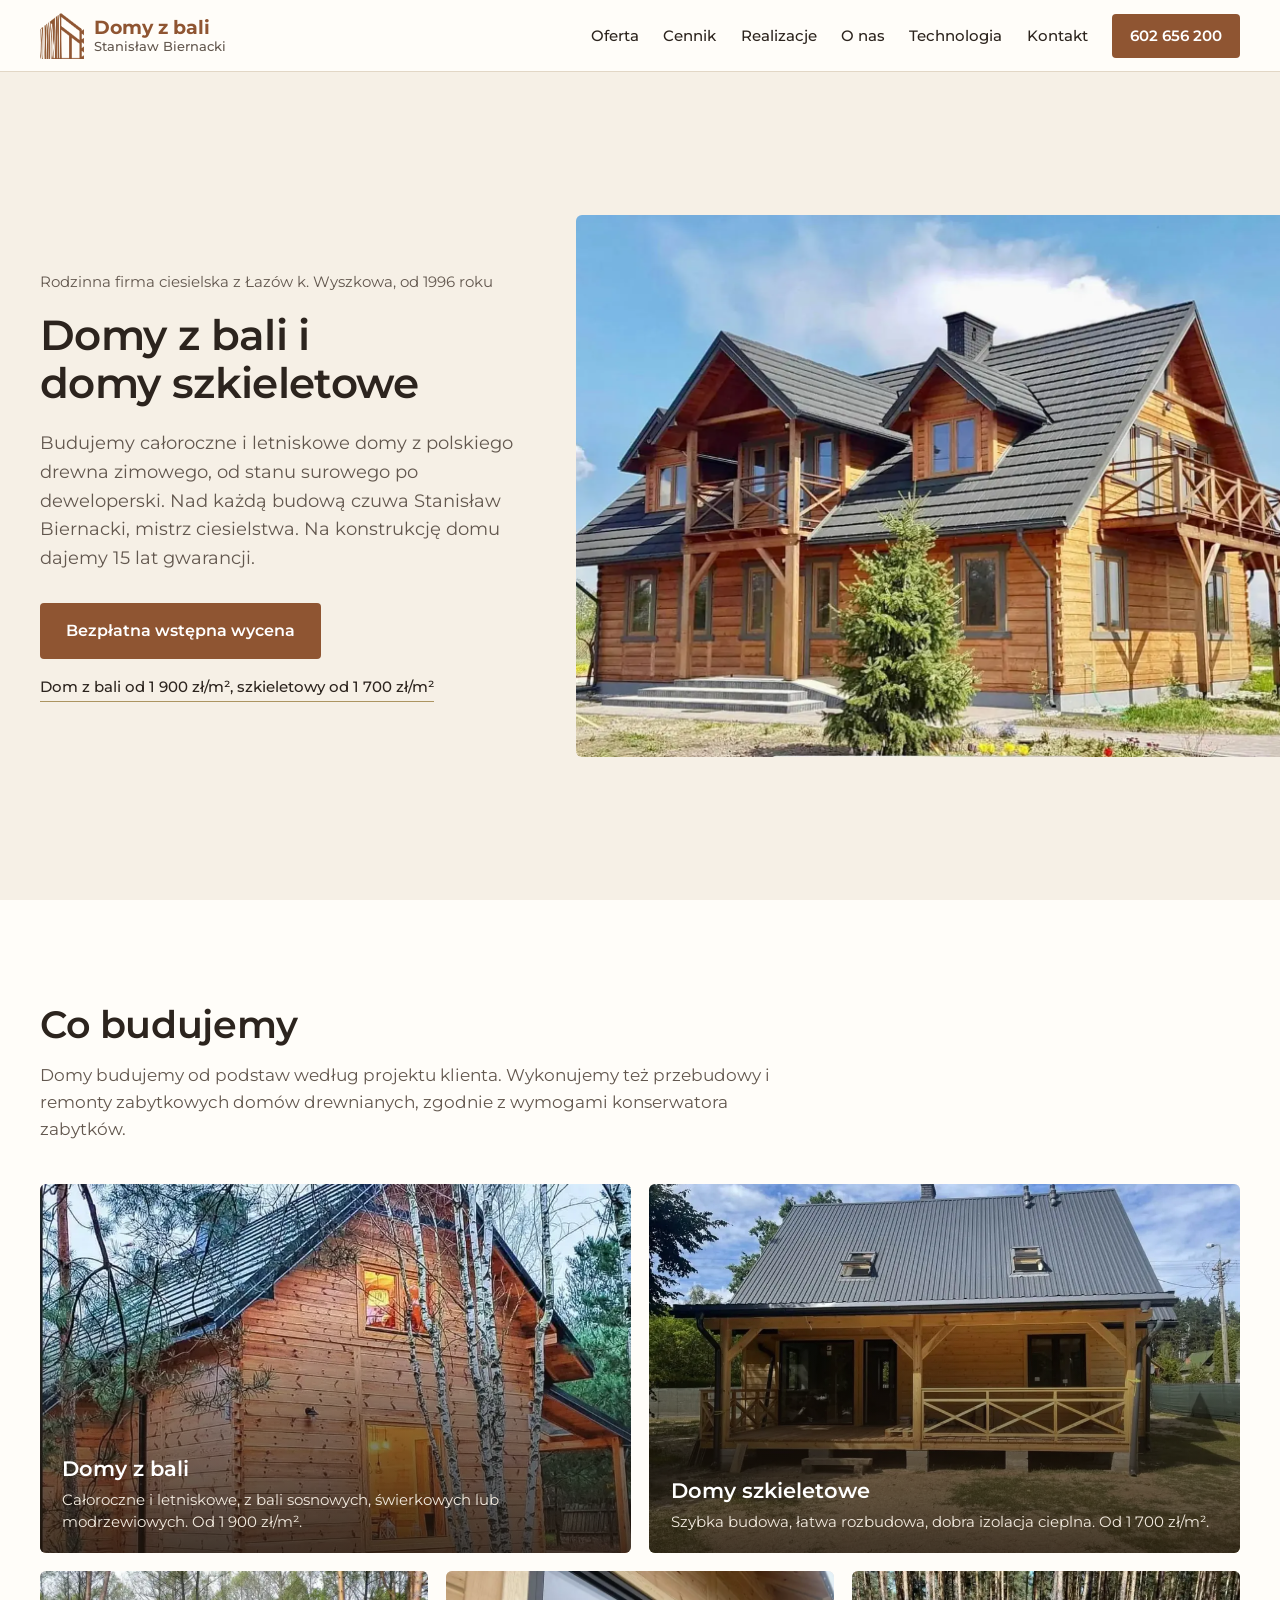
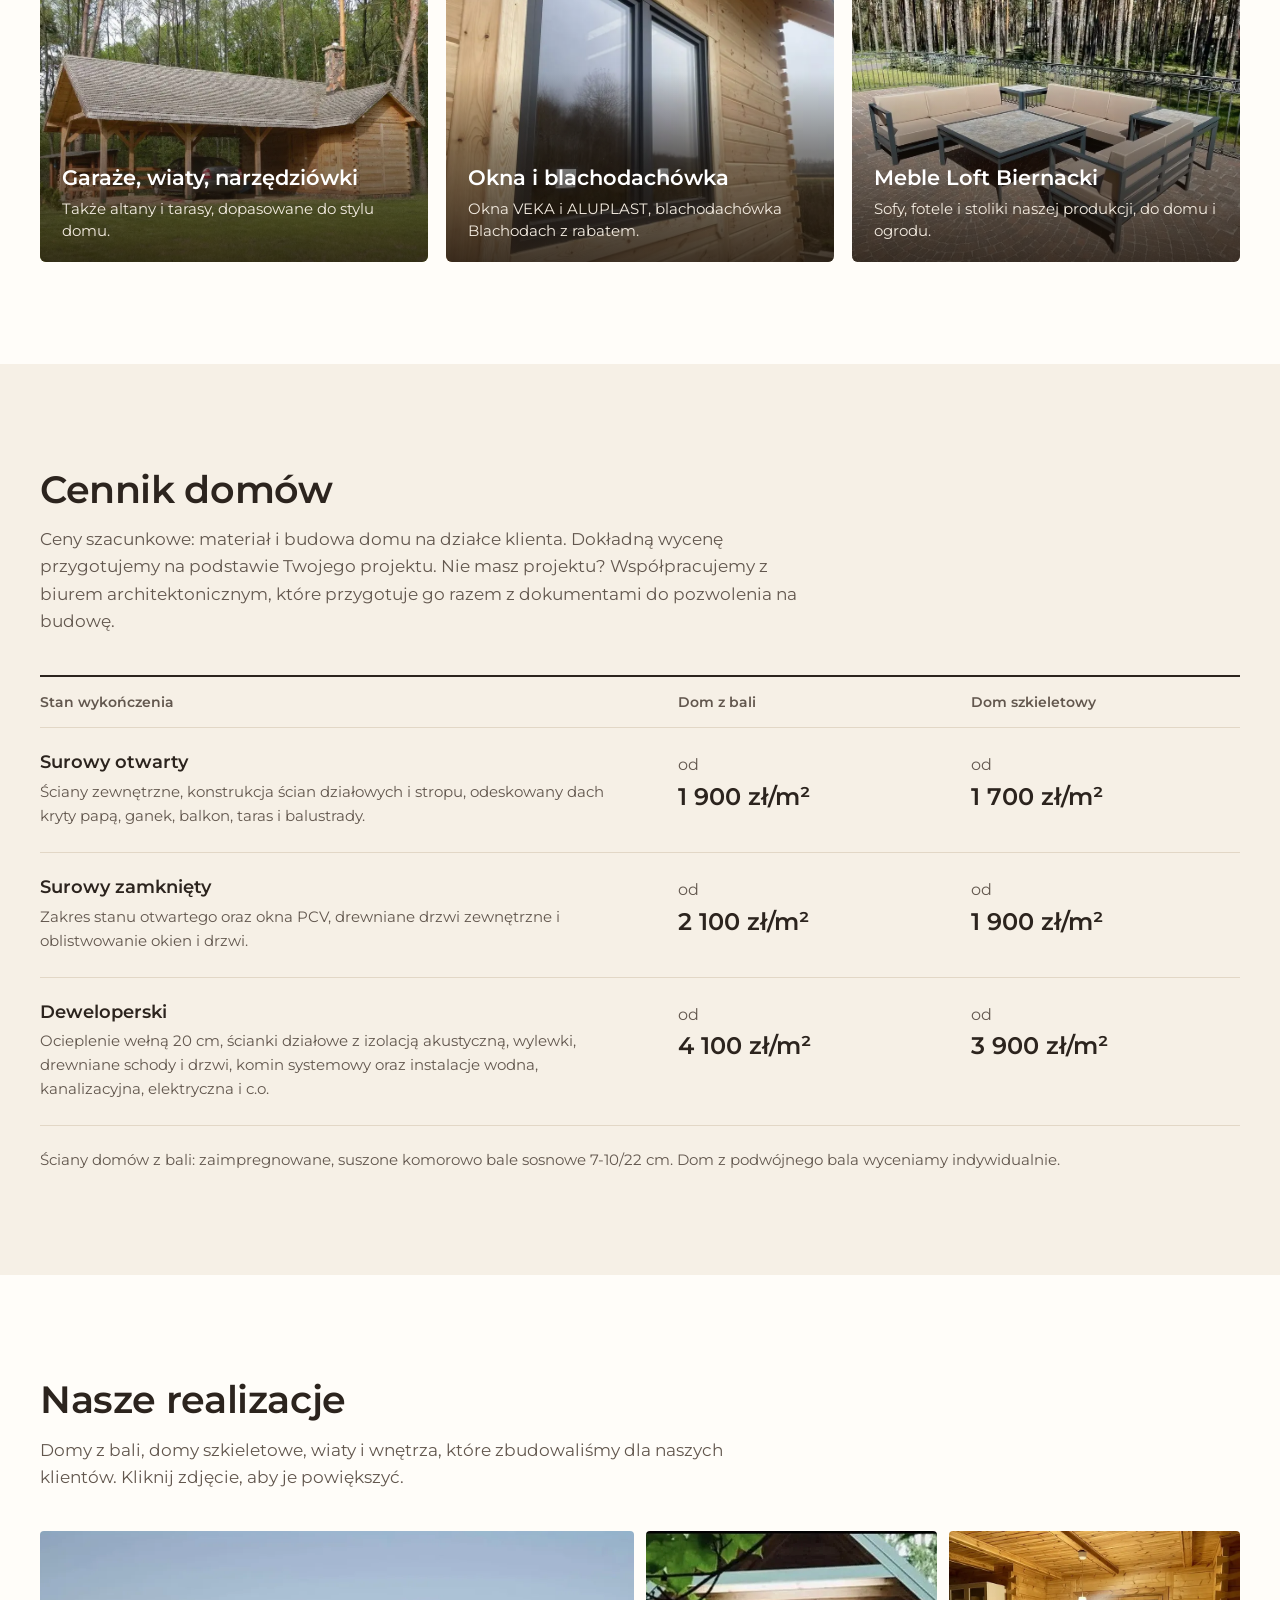
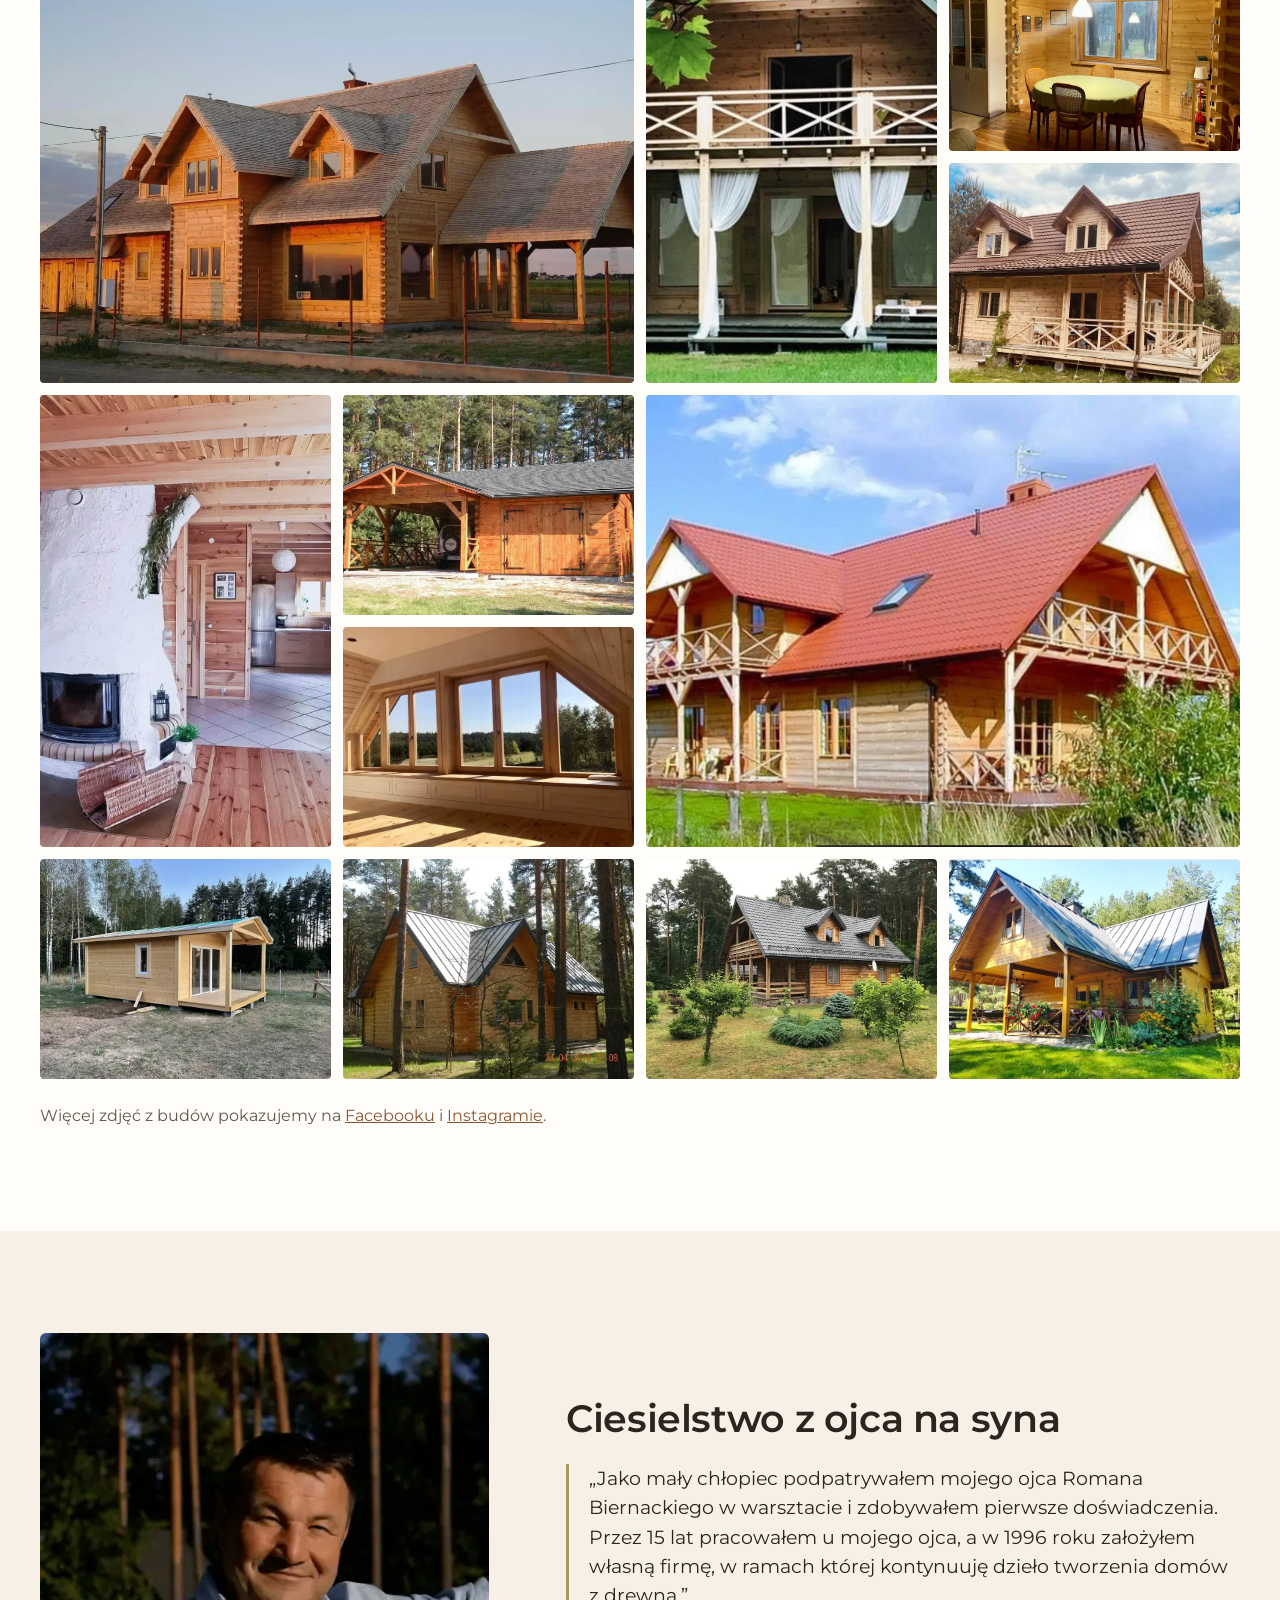
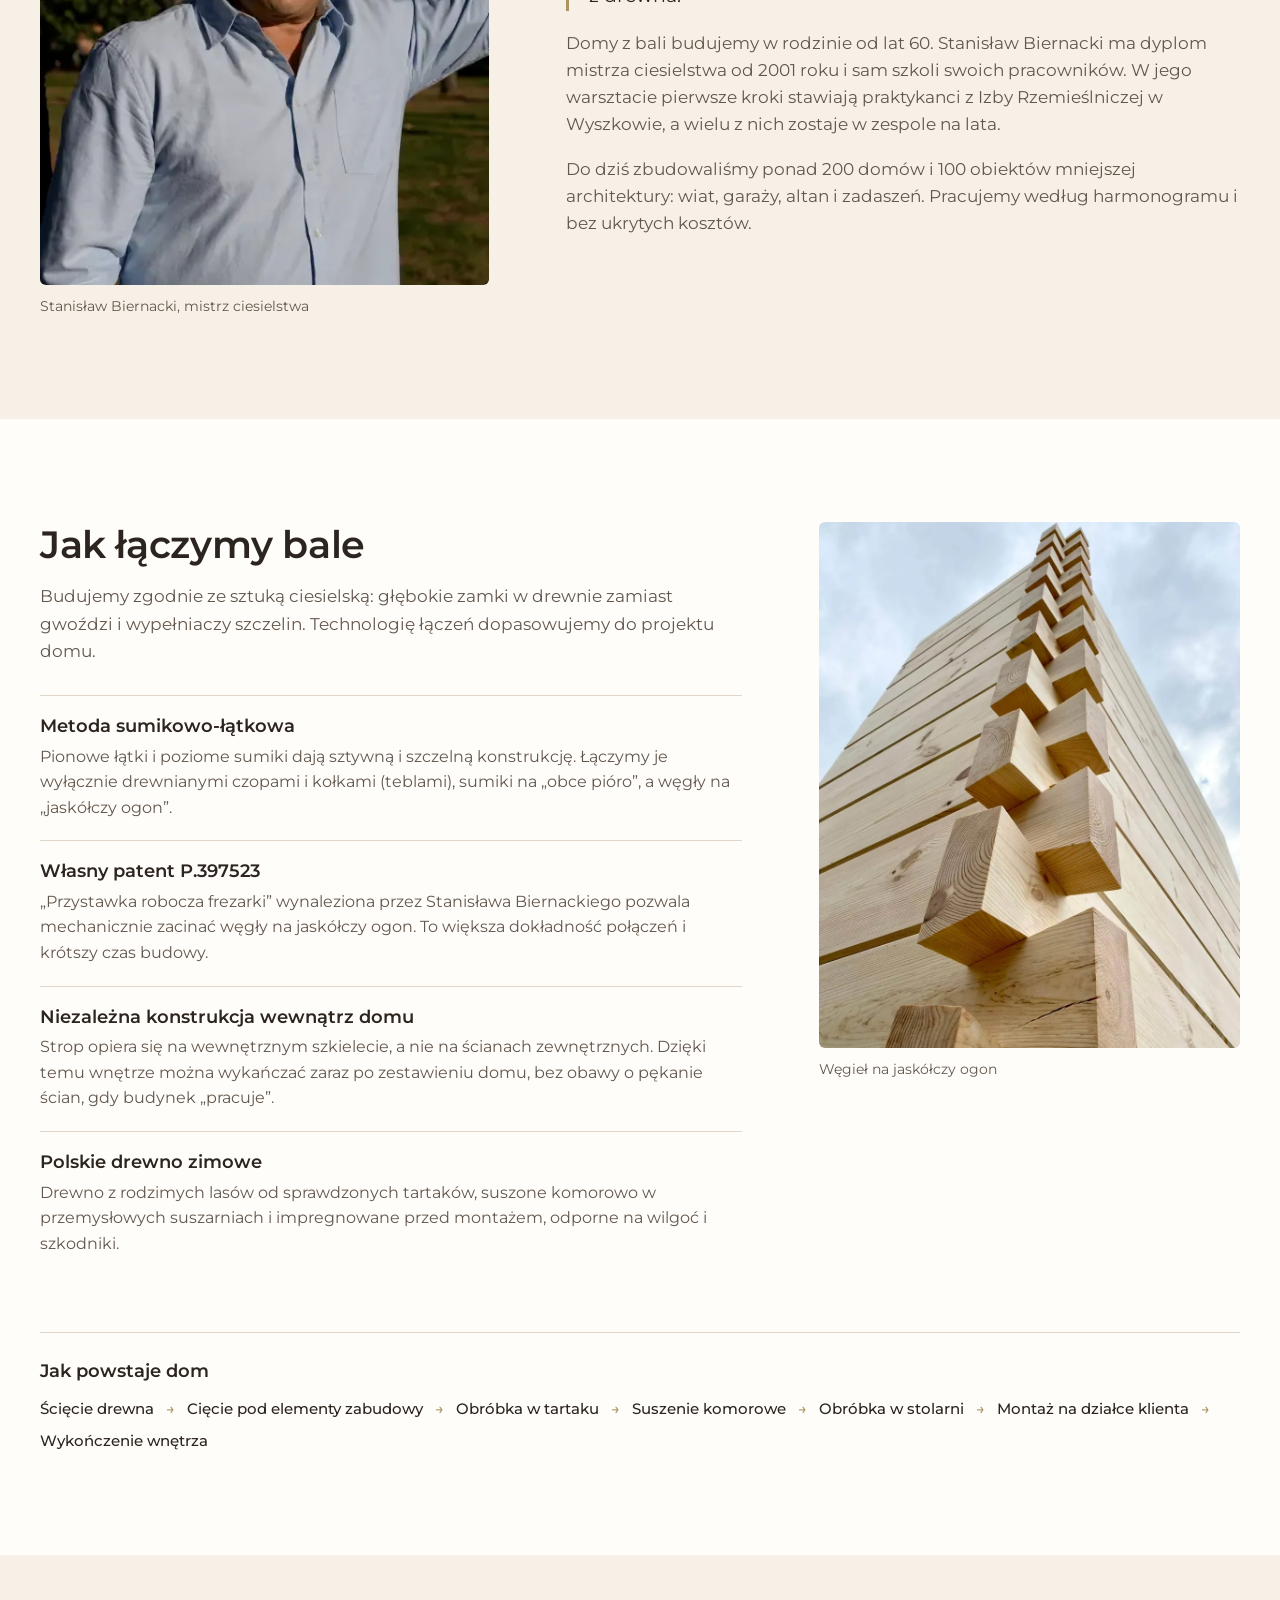
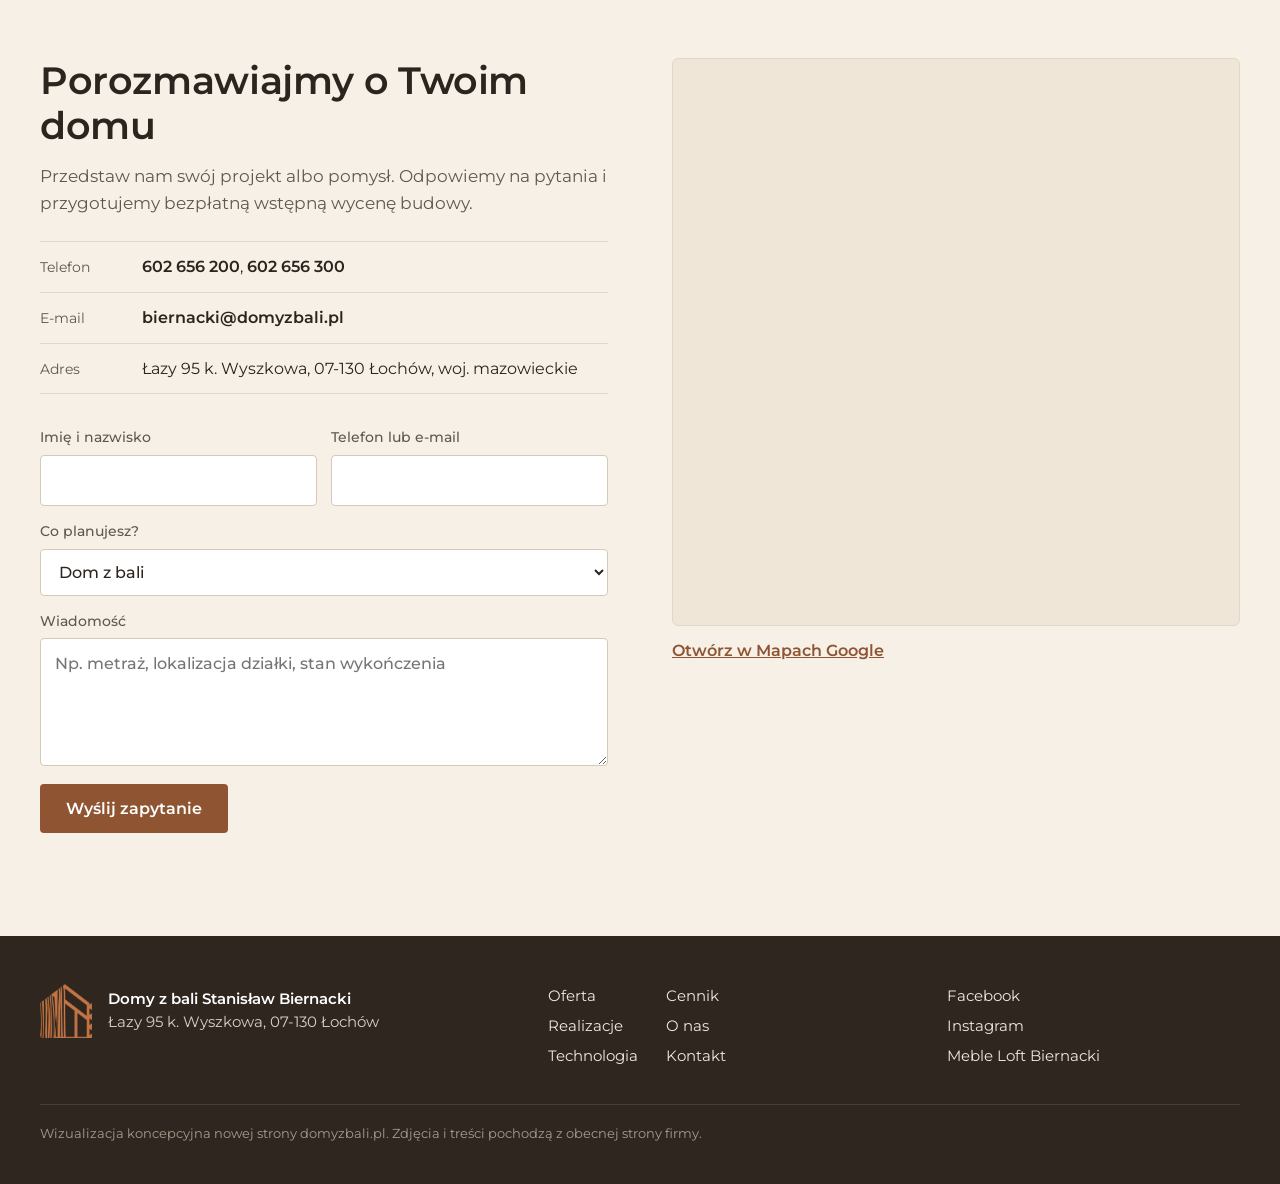
==== index.html @ ca441a31 "Wizualizacja strony glownej Domy z bali Stanislaw Biernacki" ====
<!doctype html>
<html lang="pl">
<head>
<meta charset="utf-8">
<meta name="viewport" content="width=device-width, initial-scale=1, viewport-fit=cover">
<meta name="robots" content="noindex, nofollow">
<title>Domy z bali Stanisław Biernacki - domy z bali i szkieletowe, Łazy k. Wyszkowa</title>
<meta name="description" content="Rodzinna firma ciesielska Stanisława Biernackiego. Domy z bali i domy szkieletowe, całoroczne i letniskowe, garaże, wiaty, narzędziówki. Łazy 95 k. Wyszkowa, tel. 602 656 200.">
<meta name="theme-color" content="#f6f0e6">
<link rel="icon" type="image/png" href="img/favicon.png">
<link rel="preconnect" href="https://fonts.googleapis.com">
<link rel="preconnect" href="https://fonts.gstatic.com" crossorigin>
<link href="https://fonts.googleapis.com/css2?family=Montserrat:wght@400;500;600;700&display=swap" rel="stylesheet">
<link rel="stylesheet" href="style.css">
<link rel="preload" as="image" href="img/hero-tel.webp" media="(max-width:760px)">
<link rel="preload" as="image" href="img/hero.webp" media="(min-width:761px)">
</head>
<body>
<!-- Wizualizacja koncepcyjna nowej strony glownej domyzbali.pl. Tresci, ceny, dane kontaktowe i zdjecia pochodza
     z obecnej strony domyzbali.pl (strona glowna, O nas, Technologia, Oferta, Galeria, Cenniki, Kontakt), stan na 27.10.2026. -->

<header class="top" id="top">
  <div class="wrap top-in">
    <a class="logo" href="#top" aria-label="Domy z bali Stanisław Biernacki - początek strony">
      <img src="img/logo-znak.png" width="135" height="140" alt="">
      <span class="logo-t"><span class="logo-n">Domy z bali</span><span class="logo-s">Stanisław Biernacki</span></span>
    </a>
    <nav class="nav" id="nav" aria-label="Menu">
      <a href="#oferta">Oferta</a>
      <a href="#cennik">Cennik</a>
      <a href="#realizacje">Realizacje</a>
      <a href="#o-nas">O nas</a>
      <a href="#technologia">Technologia</a>
      <a href="#kontakt">Kontakt</a>
      <a class="nav-tel" href="tel:+48602656200">602 656 200</a>
    </nav>
    <a class="top-tel" href="tel:+48602656200" aria-label="Zadzwoń: 602 656 200">
      <svg viewBox="0 0 24 24" aria-hidden="true"><path d="M6.6 10.8a15.1 15.1 0 0 0 6.6 6.6l2.2-2.2c.3-.3.7-.4 1-.2 1.1.4 2.3.6 3.6.6.6 0 1 .4 1 1V20c0 .6-.4 1-1 1A17 17 0 0 1 3 4c0-.6.4-1 1-1h3.5c.6 0 1 .4 1 1 0 1.3.2 2.5.6 3.6.1.3 0 .7-.2 1l-2.3 2.2z"/></svg>
    </a>
    <button class="burger" id="burger" aria-label="Otwórz menu" aria-expanded="false" aria-controls="nav"><span></span><span></span><span></span></button>
  </div>
</header>

<main>
<section class="hero" id="hero">
  <figure class="hero-foto">
    <picture>
      <source media="(max-width:760px)" srcset="img/hero-tel.webp">
      <img src="img/hero.webp" width="1600" height="1097" alt="Dom z bali z balkonami i gankiem zbudowany przez firmę Stanisława Biernackiego">
    </picture>
  </figure>
  <div class="hero-in">
    <p class="hero-info">Rodzinna firma ciesielska z Łazów k. Wyszkowa, od 1996 roku</p>
    <h1>Domy z bali i domy szkieletowe</h1>
    <p class="lead">Budujemy całoroczne i letniskowe domy z polskiego drewna zimowego, od stanu surowego po deweloperski. Nad każdą budową czuwa Stanisław Biernacki, mistrz ciesielstwa. Na konstrukcję domu dajemy 15 lat gwarancji.</p>
    <div class="hero-cta">
      <a class="btn" id="ctaMain" href="#kontakt">Bezpłatna wstępna wycena</a>
      <a class="hero-cena" href="#cennik">Dom z bali od 1&nbsp;900&nbsp;zł/m², szkieletowy od 1&nbsp;700&nbsp;zł/m²</a>
    </div>
  </div>
</section>

<section class="sek oferta" id="oferta">
  <div class="wrap">
    <div class="sek-g">
      <h2>Co budujemy</h2>
      <p>Domy budujemy od podstaw według projektu klienta. Wykonujemy też przebudowy i remonty zabytkowych domów drewnianych, zgodnie z wymogami konserwatora zabytków.</p>
    </div>
    <div class="kafle">
      <a class="kafel k-duzy" href="#cennik">
        <img src="img/oferta-bale.webp" width="900" height="806" loading="lazy" alt="Dom z bali wśród brzóz">
        <span class="k-txt"><strong>Domy z bali</strong><span>Całoroczne i letniskowe, z bali sosnowych, świerkowych lub modrzewiowych. Od 1&nbsp;900&nbsp;zł/m².</span></span>
      </a>
      <a class="kafel k-duzy" href="#cennik">
        <img src="img/oferta-szkielet.webp" width="1000" height="750" loading="lazy" alt="Dom szkieletowy z drewnianym gankiem">
        <span class="k-txt"><strong>Domy szkieletowe</strong><span>Szybka budowa, łatwa rozbudowa, dobra izolacja cieplna. Od 1&nbsp;700&nbsp;zł/m².</span></span>
      </a>
      <a class="kafel" href="#realizacje">
        <img src="img/oferta-wiaty.webp" width="900" height="675" loading="lazy" alt="Drewniana wiata garażowa">
        <span class="k-txt"><strong>Garaże, wiaty, narzędziówki</strong><span>Także altany i tarasy, dopasowane do stylu domu.</span></span>
      </a>
      <a class="kafel" href="#kontakt">
        <img src="img/oferta-okna.webp" width="800" height="600" loading="lazy" alt="Okno w ścianie z bali">
        <span class="k-txt"><strong>Okna i blachodachówka</strong><span>Okna VEKA i ALUPLAST, blachodachówka Blachodach z rabatem.</span></span>
      </a>
      <a class="kafel" href="https://mebleloft-biernacki.pl/" target="_blank" rel="noopener">
        <img src="img/oferta-meble.webp" width="900" height="675" loading="lazy" alt="Meble ogrodowe Loft Biernacki na tarasie">
        <span class="k-txt"><strong>Meble Loft Biernacki</strong><span>Sofy, fotele i stoliki naszej produkcji, do domu i ogrodu.</span></span>
      </a>
    </div>
  </div>
</section>

<section class="sek cennik" id="cennik">
  <div class="wrap">
    <div class="sek-g">
      <h2>Cennik domów</h2>
      <p>Ceny szacunkowe: materiał i budowa domu na działce klienta. Dokładną wycenę przygotujemy na podstawie Twojego projektu. Nie masz projektu? Współpracujemy z biurem architektonicznym, które przygotuje go razem z dokumentami do pozwolenia na budowę.</p>
    </div>
    <div class="tab" role="table" aria-label="Cennik domów z bali i szkieletowych">
      <div class="tab-r tab-h" role="row">
        <span role="columnheader">Stan wykończenia</span>
        <span role="columnheader">Dom z bali</span>
        <span role="columnheader">Dom szkieletowy</span>
      </div>
      <div class="tab-r" role="row">
        <div class="tab-z" role="cell">
          <h3>Surowy otwarty</h3>
          <p>Ściany zewnętrzne, konstrukcja ścian działowych i stropu, odeskowany dach kryty papą, ganek, balkon, taras i balustrady.</p>
        </div>
        <div class="tab-c" role="cell"><span class="tab-l">Dom z bali</span>od <b>1 900 zł/m²</b></div>
        <div class="tab-c" role="cell"><span class="tab-l">Dom szkieletowy</span>od <b>1 700 zł/m²</b></div>
      </div>
      <div class="tab-r" role="row">
        <div class="tab-z" role="cell">
          <h3>Surowy zamknięty</h3>
          <p>Zakres stanu otwartego oraz okna PCV, drewniane drzwi zewnętrzne i oblistwowanie okien i drzwi.</p>
        </div>
        <div class="tab-c" role="cell"><span class="tab-l">Dom z bali</span>od <b>2 100 zł/m²</b></div>
        <div class="tab-c" role="cell"><span class="tab-l">Dom szkieletowy</span>od <b>1 900 zł/m²</b></div>
      </div>
      <div class="tab-r" role="row">
        <div class="tab-z" role="cell">
          <h3>Deweloperski</h3>
          <p>Ocieplenie wełną 20 cm, ścianki działowe z izolacją akustyczną, wylewki, drewniane schody i drzwi, komin systemowy oraz instalacje wodna, kanalizacyjna, elektryczna i c.o.</p>
        </div>
        <div class="tab-c" role="cell"><span class="tab-l">Dom z bali</span>od <b>4 100 zł/m²</b></div>
        <div class="tab-c" role="cell"><span class="tab-l">Dom szkieletowy</span>od <b>3 900 zł/m²</b></div>
      </div>
    </div>
    <p class="tab-pod">Ściany domów z bali: zaimpregnowane, suszone komorowo bale sosnowe 7-10/22 cm. Dom z podwójnego bala wyceniamy indywidualnie.</p>
  </div>
</section>

<section class="sek realizacje" id="realizacje">
  <div class="wrap">
    <div class="sek-g">
      <h2>Nasze realizacje</h2>
      <p>Domy z bali, domy szkieletowe, wiaty i wnętrza, które zbudowaliśmy dla naszych klientów. Kliknij zdjęcie, aby je powiększyć.</p>
    </div>
    <div class="galeria" id="galeria">
      <a class="g-szer" href="img/r-zachod.webp"><img src="img/r-zachod.webp" width="1400" height="901" loading="lazy" alt="Duży dom z bali z wiatą w świetle zachodzącego słońca"></a>
      <a class="g-wys" href="img/r-balkon.webp"><img src="img/r-balkon.webp" width="900" height="904" loading="lazy" alt="Balkon z drewnianą balustradą nad tarasem"></a>
      <a href="img/r-jadalnia.webp"><img src="img/r-jadalnia.webp" width="800" height="600" loading="lazy" alt="Jadalnia we wnętrzu domu z bali"></a>
      <a href="img/r-ganek.webp"><img src="img/r-ganek.webp" width="900" height="579" loading="lazy" alt="Dom z bali z gankiem i tarasem"></a>
      <a class="g-wys" href="img/r-kominek.webp"><img src="img/r-kominek.webp" width="800" height="1200" loading="lazy" alt="Salon z kominkiem w drewnianym domu"></a>
      <a href="img/r-garaz.webp"><img src="img/r-garaz.webp" width="764" height="509" loading="lazy" alt="Drewniana wiata garażowa przy domu z bali"></a>
      <a class="g-szer" href="img/r-czerwony-dach.webp"><img src="img/r-czerwony-dach.webp" width="1400" height="958" loading="lazy" alt="Dom z bali z czerwonym dachem i balkonami"></a>
      <a href="img/r-poddasze.webp"><img src="img/r-poddasze.webp" width="800" height="581" loading="lazy" alt="Poddasze z dużymi oknami w domu z bali"></a>
      <a href="img/r-szkielet-letni.webp"><img src="img/r-szkielet-letni.webp" width="800" height="600" loading="lazy" alt="Letniskowy dom szkieletowy z tarasem"></a>
      <a href="img/r-sosny.webp"><img src="img/r-sosny.webp" width="900" height="668" loading="lazy" alt="Dom z bali wśród sosen"></a>
      <a href="img/r-ogrod.webp"><img src="img/r-ogrod.webp" width="900" height="675" loading="lazy" alt="Dom z bali z ogrodem"></a>
      <a href="img/r-las.webp"><img src="img/r-las.webp" width="750" height="562" loading="lazy" alt="Dom z bali z blaszanym dachem w lesie"></a>
    </div>
    <p class="wiecej">Więcej zdjęć z budów pokazujemy na <a href="https://www.facebook.com/domyzbali.biernacki" target="_blank" rel="noopener">Facebooku</a> i <a href="https://www.instagram.com/domyzbali.pl/" target="_blank" rel="noopener">Instagramie</a>.</p>
  </div>
</section>

<section class="sek onas" id="o-nas">
  <div class="wrap onas-g">
    <figure class="onas-foto">
      <img src="img/stanislaw.webp" width="489" height="700" loading="lazy" alt="Stanisław Biernacki, mistrz ciesielstwa">
      <figcaption>Stanisław Biernacki, mistrz ciesielstwa</figcaption>
    </figure>
    <div class="onas-t">
      <h2>Ciesielstwo z ojca na syna</h2>
      <p>„Jako mały chłopiec podpatrywałem mojego ojca Romana Biernackiego w warsztacie i zdobywałem pierwsze doświadczenia. Przez 15 lat pracowałem u mojego ojca, a w 1996 roku założyłem własną firmę, w ramach której kontynuuję dzieło tworzenia domów z drewna.”</p>
      <p>Domy z bali budujemy w rodzinie od lat 60. Stanisław Biernacki ma dyplom mistrza ciesielstwa od 2001 roku i sam szkoli swoich pracowników. W jego warsztacie pierwsze kroki stawiają praktykanci z Izby Rzemieślniczej w Wyszkowie, a wielu z nich zostaje w zespole na lata.</p>
      <p>Do dziś zbudowaliśmy ponad 200 domów i 100 obiektów mniejszej architektury: wiat, garaży, altan i zadaszeń. Pracujemy według harmonogramu i bez ukrytych kosztów.</p>
    </div>
  </div>
</section>

<section class="sek tech" id="technologia">
  <div class="wrap tech-g">
    <div class="tech-t">
      <h2>Jak łączymy bale</h2>
      <p class="tech-lead">Budujemy zgodnie ze sztuką ciesielską: głębokie zamki w drewnie zamiast gwoździ i wypełniaczy szczelin. Technologię łączeń dopasowujemy do projektu domu.</p>
      <div class="tech-p">
        <h3>Metoda sumikowo-łątkowa</h3>
        <p>Pionowe łątki i poziome sumiki dają sztywną i szczelną konstrukcję. Łączymy je wyłącznie drewnianymi czopami i kołkami (teblami), sumiki na „obce pióro”, a węgły na „jaskółczy ogon”.</p>
      </div>
      <div class="tech-p">
        <h3>Własny patent P.397523</h3>
        <p>„Przystawka robocza frezarki” wynaleziona przez Stanisława Biernackiego pozwala mechanicznie zacinać węgły na jaskółczy ogon. To większa dokładność połączeń i krótszy czas budowy.</p>
      </div>
      <div class="tech-p">
        <h3>Niezależna konstrukcja wewnątrz domu</h3>
        <p>Strop opiera się na wewnętrznym szkielecie, a nie na ścianach zewnętrznych. Dzięki temu wnętrze można wykańczać zaraz po zestawieniu domu, bez obawy o pękanie ścian, gdy budynek „pracuje”.</p>
      </div>
      <div class="tech-p">
        <h3>Polskie drewno zimowe</h3>
        <p>Drewno z rodzimych lasów od sprawdzonych tartaków, suszone komorowo w przemysłowych suszarniach i impregnowane przed montażem, odporne na wilgoć i szkodniki.</p>
      </div>
    </div>
    <figure class="tech-foto">
      <img src="img/jaskolczy-ogon.webp" width="900" height="1200" loading="lazy" alt="Narożnik ściany z bali łączony na jaskółczy ogon">
      <figcaption>Węgieł na jaskółczy ogon</figcaption>
    </figure>
  </div>
  <div class="wrap etapy">
    <h3>Jak powstaje dom</h3>
    <ol>
      <li>Ścięcie drewna</li>
      <li>Cięcie pod elementy zabudowy</li>
      <li>Obróbka w tartaku</li>
      <li>Suszenie komorowe</li>
      <li>Obróbka w stolarni</li>
      <li>Montaż na działce klienta</li>
      <li>Wykończenie wnętrza</li>
    </ol>
  </div>
</section>

<section class="sek kontakt" id="kontakt">
  <div class="wrap kontakt-g">
    <div class="kontakt-t">
      <h2>Porozmawiajmy o Twoim domu</h2>
      <p>Przedstaw nam swój projekt albo pomysł. Odpowiemy na pytania i przygotujemy bezpłatną wstępną wycenę budowy.</p>
      <ul class="dane">
        <li><span>Telefon</span><span class="tel2"><a href="tel:+48602656200">602 656 200</a>, <a href="tel:+48602656300">602 656 300</a></span></li>
        <li><span>E-mail</span><a href="mailto:biernacki@domyzbali.pl">biernacki@domyzbali.pl</a></li>
        <li><span>Adres</span>Łazy 95 k. Wyszkowa, 07-130 Łochów, woj. mazowieckie</li>
      </ul>
      <form class="form" id="form" novalidate>
        <div class="f-2">
          <label>Imię i nazwisko<input name="imie" autocomplete="name" required></label>
          <label>Telefon lub e-mail<input name="kontakt" autocomplete="tel" required></label>
        </div>
        <label>Co planujesz?
          <select name="temat">
            <option>Dom z bali</option>
            <option>Dom szkieletowy</option>
            <option>Garaż, wiata, narzędziówka</option>
            <option>Okna lub blachodachówka</option>
            <option>Inne</option>
          </select>
        </label>
        <label>Wiadomość<textarea name="tresc" rows="4" placeholder="Np. metraż, lokalizacja działki, stan wykończenia"></textarea></label>
        <button class="btn" type="submit">Wyślij zapytanie</button>
        <p class="f-info" id="fInfo" hidden>Dziękujemy. W tej wizualizacji formularz niczego nie wysyła, na gotowej stronie zapytanie trafi na biernacki@domyzbali.pl.</p>
      </form>
    </div>
    <div class="mapa-k">
      <div class="mapa">
        <iframe title="Mapa - Łazy 95, 07-130 Łochów" src="https://www.openstreetmap.org/export/embed.html?bbox=21.5932%2C52.5698%2C21.6212%2C52.5805&amp;layer=mapnik&amp;marker=52.57514%2C21.60723"></iframe>
      </div>
      <a class="trasa" href="https://maps.app.goo.gl/qDcX1TvT1fnKJuWHA" target="_blank" rel="noopener">Otwórz w Mapach Google</a>
    </div>
  </div>
</section>
</main>

<footer class="stopka">
  <div class="wrap stopka-g">
    <div class="st-logo">
      <img src="img/logo-znak.png" width="68" height="70" alt="">
      <p><b>Domy z bali Stanisław Biernacki</b><br>Łazy 95 k. Wyszkowa, 07-130 Łochów</p>
    </div>
    <nav class="st-nav" aria-label="Na skróty">
      <a href="#oferta">Oferta</a><a href="#cennik">Cennik</a><a href="#realizacje">Realizacje</a><a href="#o-nas">O nas</a><a href="#technologia">Technologia</a><a href="#kontakt">Kontakt</a>
    </nav>
    <div class="st-soc">
      <a href="https://www.facebook.com/domyzbali.biernacki" target="_blank" rel="noopener">Facebook</a>
      <a href="https://www.instagram.com/domyzbali.pl/" target="_blank" rel="noopener">Instagram</a>
      <a href="https://mebleloft-biernacki.pl/" target="_blank" rel="noopener">Meble Loft Biernacki</a>
    </div>
  </div>
  <p class="wrap st-dol">Wizualizacja koncepcyjna nowej strony domyzbali.pl. Zdjęcia i treści pochodzą z obecnej strony firmy.</p>
</footer>

<div class="mob" id="mob">
  <a class="mob-tel" href="tel:+48602656200">Zadzwoń</a>
  <a class="mob-cta" href="#kontakt">Wycena</a>
</div>

<dialog class="lb" id="lb" aria-label="Powiększone zdjęcie">
  <img id="lbImg" alt="">
  <button class="lb-x" id="lbX" aria-label="Zamknij">×</button>
  <button class="lb-p" id="lbP" aria-label="Poprzednie zdjęcie">‹</button>
  <button class="lb-n" id="lbN" aria-label="Następne zdjęcie">›</button>
</dialog>

<script src="app.js"></script>
</body>
</html>
---- style.css ----
:root{
  --drewno:#8f5532;      /* miedz z logo */
  --drewno-c:#74431f;
  --zloto:#ac9561;       /* akcent z obecnej strony */
  --krem:#f6f0e6;
  --krem2:#efe6d8;
  --tlo:#fffdf9;
  --tekst:#2c241e;
  --szary:#62574e;
  --linia:#e2d7c6;
  --hdr:72px;
}
*{box-sizing:border-box}
html{scroll-behavior:smooth;scroll-padding-top:calc(var(--hdr) + 8px);-webkit-text-size-adjust:100%}
body{margin:0;font-family:Montserrat,system-ui,-apple-system,"Segoe UI",sans-serif;font-size:16px;line-height:1.6;color:var(--tekst);background:var(--tlo);overflow-x:hidden}
img{max-width:100%;display:block}
a{color:var(--drewno)}
h1,h2,h3{font-weight:600;line-height:1.2;margin:0;color:var(--tekst)}
h2{font-size:clamp(26px,3.2vw,38px);letter-spacing:-.01em}
h3{font-size:18px}
p{margin:0 0 1em}
figure{margin:0}
.wrap{width:min(1200px,100% - 48px);margin-inline:auto}

/* naglowek */
.top{position:sticky;top:0;z-index:50;background:rgba(255,253,249,.97);border-bottom:1px solid var(--linia);height:var(--hdr)}
.top-in{height:100%;display:flex;align-items:center;gap:20px}
.logo{display:flex;align-items:center;gap:10px;text-decoration:none;color:var(--tekst);flex:0 0 auto}
.logo img{width:auto;height:46px}
.logo-t{display:flex;flex-direction:column;line-height:1.15}
.logo-n{font-weight:700;font-size:19px;color:var(--drewno)}
.logo-s{font-size:13px;font-weight:500;color:var(--szary)}
.nav{margin-left:auto;display:flex;align-items:center;gap:clamp(14px,1.9vw,28px)}
.nav a{text-decoration:none;color:var(--tekst);font-weight:500;font-size:15px;white-space:nowrap}
.nav a:hover{color:var(--drewno)}
.nav .nav-tel{background:var(--drewno);color:#fff;padding:10px 18px;border-radius:4px;font-weight:600}
.nav .nav-tel:hover{background:var(--drewno-c);color:#fff}
.top-tel,.burger{display:none}

.btn{display:inline-flex;align-items:center;justify-content:center;background:var(--drewno);color:#fff;text-decoration:none;font-weight:600;font-size:16px;padding:15px 26px;border-radius:4px;border:0;cursor:pointer;font-family:inherit}
.btn:hover{background:var(--drewno-c)}

/* hero */
.hero{display:grid;grid-template-columns:minmax(0,.9fr) minmax(0,1.1fr);align-items:center;min-height:calc(100svh - var(--hdr));background:var(--krem)}
.hero-foto{position:relative;order:2;width:100%;aspect-ratio:13/10;max-height:calc(100svh - var(--hdr) - 64px);border-radius:6px 0 0 6px;overflow:hidden}
.hero-foto img{position:absolute;inset:0;width:100%;height:100%;object-fit:cover;object-position:50% 70%}
.hero-in{order:1;align-self:center;padding:48px clamp(28px,4vw,64px) 48px max(24px,calc((100vw - 1200px)/2))}
.hero-info{font-size:15px;color:var(--szary);margin-bottom:18px}
.hero h1{font-size:clamp(32px,3.3vw,50px);letter-spacing:-.015em;line-height:1.12;margin-bottom:22px;color:var(--tekst);text-wrap:balance}
.lead{font-size:18px;color:var(--szary);max-width:34em;margin-bottom:30px}
.hero-cta{display:flex;flex-direction:column;align-items:flex-start;gap:16px}
.hero-cena{color:var(--tekst);font-weight:500;font-size:15px;text-decoration:none;border-bottom:1px solid var(--zloto);padding-bottom:2px}
.hero-cena:hover{color:var(--drewno)}

/* sekcje */
.sek{padding:clamp(64px,8vw,104px) 0}
.sek-g{max-width:760px;margin-bottom:40px}
.sek-g h2{margin-bottom:14px}
.sek-g p{color:var(--szary);font-size:17px;margin:0}

/* oferta */
.oferta{background:var(--tlo)}
.kafle{display:grid;grid-template-columns:repeat(6,minmax(0,1fr));gap:18px}
.kafel{grid-column:span 2;position:relative;display:block;border-radius:6px;overflow:hidden;text-decoration:none;color:#fff;aspect-ratio:4/3;background:var(--krem2)}
.kafel.k-duzy{grid-column:span 3;aspect-ratio:16/10}
.kafel img{position:absolute;inset:0;width:100%;height:100%;object-fit:cover;transition:transform .5s}
.kafel:hover img{transform:scale(1.03)}
.kafel::after{content:"";position:absolute;inset:0;background:linear-gradient(to top,rgba(30,20,12,.82) 0%,rgba(30,20,12,.45) 38%,rgba(30,20,12,0) 65%)}
.k-txt{position:absolute;left:0;right:0;bottom:0;z-index:1;padding:20px 22px;display:flex;flex-direction:column;gap:4px}
.k-txt strong{font-size:21px;font-weight:600}
.k-txt span{font-size:15px;line-height:1.45;color:#f3ebe0}

/* cennik */
.cennik{background:var(--krem)}
.tab{border-top:2px solid var(--tekst)}
.tab-r{display:grid;grid-template-columns:minmax(0,1.6fr) minmax(0,.7fr) minmax(0,.7fr);gap:24px;padding:24px 0;border-bottom:1px solid var(--linia);align-items:start}
.tab-h{padding:14px 0;font-size:14px;font-weight:600;color:var(--szary)}
.tab-z h3{margin-bottom:6px}
.tab-z p{margin:0;color:var(--szary);font-size:15px;max-width:40em}
.tab-c{font-size:16px;color:var(--szary)}
.tab-c b{display:block;font-size:24px;color:var(--tekst);font-weight:600;white-space:nowrap}
.tab-l{display:none}
.tab-pod{margin:22px 0 0;font-size:15px;color:var(--szary)}

/* realizacje */
.realizacje{background:var(--tlo)}
.galeria{display:grid;grid-template-columns:repeat(4,minmax(0,1fr));grid-auto-rows:220px;grid-auto-flow:dense;gap:12px}
.galeria a{display:block;overflow:hidden;border-radius:4px;background:var(--krem2)}
.galeria img{width:100%;height:100%;object-fit:cover;transition:transform .5s}
.galeria a:hover img{transform:scale(1.03)}
.g-szer{grid-column:span 2;grid-row:span 2}
.g-wys{grid-row:span 2}
.wiecej{margin:24px 0 0;color:var(--szary)}

/* o nas */
.onas{background:var(--krem)}
.onas-g{display:grid;grid-template-columns:minmax(0,.8fr) minmax(0,1.2fr);gap:clamp(32px,6vw,88px);align-items:center}
.onas-foto img{width:100%;height:auto;border-radius:6px;aspect-ratio:489/600;object-fit:cover;object-position:top}
figcaption{font-size:14px;color:var(--szary);margin-top:10px}
.onas-t h2{margin-bottom:22px}
.onas-t p{font-size:17px;color:var(--szary)}
.onas-t p:first-of-type{color:var(--tekst);font-size:19px;line-height:1.55;padding-left:20px;border-left:3px solid var(--zloto)}

/* technologia */
.tech{background:var(--tlo)}
.tech-g{display:grid;grid-template-columns:minmax(0,1.25fr) minmax(0,.75fr);gap:clamp(32px,6vw,88px);align-items:start}
.tech-t h2{margin-bottom:16px}
.tech-lead{font-size:17px;color:var(--szary);margin-bottom:30px}
.tech-p{padding:20px 0;border-top:1px solid var(--linia)}
.tech-p h3{margin-bottom:6px}
.tech-p p{margin:0;color:var(--szary)}
.tech-foto{position:sticky;top:calc(var(--hdr) + 24px)}
.tech-foto img{width:100%;height:auto;border-radius:6px;aspect-ratio:4/5;max-height:620px;object-fit:cover;object-position:50% 35%}
.etapy{margin-top:56px;padding-top:28px;border-top:1px solid var(--linia)}
.etapy h3{margin-bottom:14px}
.etapy ol{list-style:none;margin:0;padding:0;display:flex;flex-wrap:wrap;gap:8px 0;counter-reset:e}
.etapy li{font-size:15px;color:var(--tekst);font-weight:500}
.etapy li:not(:last-child)::after{content:"→";color:var(--zloto);margin:0 12px}

/* kontakt */
.kontakt{background:var(--krem)}
.kontakt-g{display:grid;grid-template-columns:minmax(0,1fr) minmax(0,1fr);gap:clamp(32px,5vw,72px);align-items:start}
.kontakt-t h2{margin-bottom:14px}
.kontakt-t>p{color:var(--szary);font-size:17px}
.dane{list-style:none;margin:24px 0 32px;padding:0}
.dane li{padding:12px 0;border-bottom:1px solid var(--linia);display:grid;grid-template-columns:90px minmax(0,1fr);gap:12px;font-size:16px}
.dane li:first-child{border-top:1px solid var(--linia)}
.dane>li>span:first-child{color:var(--szary);font-size:14px;padding-top:2px}
.dane a{font-weight:600;text-decoration:none;color:var(--tekst)}
.dane a:hover{color:var(--drewno)}
.form{display:flex;flex-direction:column;gap:14px}
.f-2{display:grid;grid-template-columns:minmax(0,1fr) minmax(0,1fr);gap:14px}
.form label{display:flex;flex-direction:column;gap:6px;font-size:14px;font-weight:500;color:var(--szary)}
.form input,.form select,.form textarea{font:inherit;font-size:16px;color:var(--tekst);background:#fff;border:1px solid #d6c9b5;border-radius:4px;padding:12px 14px;width:100%;min-width:0}
.form input:focus,.form select:focus,.form textarea:focus{outline:2px solid var(--zloto);outline-offset:0;border-color:var(--zloto)}
.form .btn{align-self:flex-start;margin-top:4px}
.f-info{margin:4px 0 0;padding:12px 14px;background:#fff;border-left:3px solid var(--zloto);font-size:15px}
.mapa-k{position:sticky;top:calc(var(--hdr) + 24px)}
.mapa{border-radius:6px;overflow:hidden;border:1px solid var(--linia);background:var(--krem2);aspect-ratio:1/1}
.mapa iframe{display:block;width:100%;height:100%;border:0}
.trasa{display:inline-block;margin-top:12px;font-weight:600}

/* stopka */
.stopka{background:#2f2620;color:#d9cfc2;padding:48px 0 28px;font-size:15px}
.stopka a{color:#f1e8dc;text-decoration:none}
.stopka a:hover{color:#fff;text-decoration:underline}
.stopka-g{display:grid;grid-template-columns:minmax(0,1.3fr) minmax(0,1fr) minmax(0,.8fr);gap:32px;align-items:start}
.st-logo{display:flex;gap:16px;align-items:center}
.st-logo img{width:52px;height:auto;filter:brightness(1.35)}
.st-logo p{margin:0;line-height:1.5}
.st-logo b{color:#fff;font-weight:600}
.st-nav{display:grid;grid-template-columns:repeat(2,max-content);gap:6px 28px}
.st-soc{display:flex;flex-direction:column;gap:6px}
.st-dol{margin-top:36px;padding-top:18px;border-top:1px solid #4a3d33;font-size:13px;color:#a99c8d}

.mob{display:none}

/* lightbox */
.lb{padding:0;border:0;background:transparent;max-width:100vw;max-height:100vh;width:100vw;height:100vh;margin:0}
.lb::backdrop{background:rgba(20,14,10,.92)}
.lb[open]{display:flex;align-items:center;justify-content:center}
.lb img{max-width:min(92vw,1400px);max-height:86vh;object-fit:contain;border-radius:3px}
.lb button{position:absolute;background:rgba(255,255,255,.12);color:#fff;border:0;width:48px;height:48px;border-radius:50%;font-size:30px;line-height:1;cursor:pointer;font-family:inherit}
.lb button:hover{background:rgba(255,255,255,.25)}
.lb-x{top:16px;right:16px}
.lb-p{left:16px;top:50%;transform:translateY(-50%)}
.lb-n{right:16px;top:50%;transform:translateY(-50%)}

/* niskie ekrany komputerow */
@media (min-width:761px) and (max-height:820px){
  .hero h1{font-size:clamp(32px,3.4vw,46px);margin-bottom:16px}
  .lead{font-size:17px;margin-bottom:24px}
  .hero-info{margin-bottom:12px}
}

@media (max-width:1180px){
  .nav{gap:16px}
  .nav a{font-size:14px}
  .logo-s{display:none}
}
@media (max-width:1060px){
  .nav a[href="#technologia"]{display:none}
}

@media (max-width:960px){
  :root{--hdr:62px}
  .logo img{height:40px}
  .logo-s{display:block}
  .nav{position:fixed;top:var(--hdr);left:0;right:0;bottom:0;flex-direction:column;align-items:stretch;gap:0;background:var(--tlo);padding:12px 24px 32px;transform:translateX(100%);transition:transform .25s;overflow-y:auto;margin:0;visibility:hidden}
  .nav.otw{transform:none;visibility:visible}
  .nav a,.nav a[href="#technologia"]{display:block;font-size:19px;padding:15px 0;border-bottom:1px solid var(--linia)}
  .nav .nav-tel{margin-top:22px;text-align:center;border-bottom:0;padding:15px}
  .top-tel{display:flex;margin-left:auto;width:44px;height:44px;align-items:center;justify-content:center;border-radius:50%;background:var(--krem);color:var(--drewno)}
  .top-tel svg{width:22px;height:22px;fill:currentColor}
  .burger{display:flex;flex-direction:column;justify-content:center;gap:5px;width:44px;height:44px;border:0;background:transparent;padding:10px;cursor:pointer}
  .burger span{display:block;height:2px;background:var(--tekst);border-radius:2px;transition:transform .2s,opacity .2s}
  .burger[aria-expanded="true"] span:nth-child(1){transform:translateY(7px) rotate(45deg)}
  .burger[aria-expanded="true"] span:nth-child(2){opacity:0}
  .burger[aria-expanded="true"] span:nth-child(3){transform:translateY(-7px) rotate(-45deg)}
  .kafle{grid-template-columns:repeat(2,minmax(0,1fr))}
  .kafel,.kafel.k-duzy{grid-column:span 1;aspect-ratio:4/3}
  .kafel:last-child{grid-column:span 2;aspect-ratio:16/7}
  .galeria{grid-template-columns:repeat(3,minmax(0,1fr));grid-auto-rows:180px}
  .tech-g,.onas-g,.kontakt-g{grid-template-columns:minmax(0,1fr)}
  .onas-foto{max-width:420px}
  .tech-foto,.mapa-k{position:static}
  .tech-foto{max-width:420px}
  .mapa{aspect-ratio:16/10}
  .stopka-g{grid-template-columns:minmax(0,1fr)}
}


/* hero w kolumnie: telefon i tablet pionowo */
@media (max-width:960px){
  .hero{display:flex;flex-direction:column;min-height:calc(100svh - var(--hdr))}
  .hero-foto{order:0;position:relative;flex:1 1 0;align-self:stretch;width:100%;aspect-ratio:auto;border-radius:0;min-height:min(56vw,26svh);max-height:min(72vw,52svh)}
  .hero-foto img{object-position:50% 55%}
  .hero-foto::after{content:"";position:absolute;left:0;right:0;bottom:0;height:22%;background:linear-gradient(to bottom,rgba(246,240,230,0),var(--krem))}
  .hero-in{order:1;flex:0 0 auto;padding:4px max(16px,calc((100vw - 640px)/2)) calc(18px + 2svh);margin-block:auto;width:100%}
  .hero-info{display:none}
  .hero h1{font-size:clamp(26px,min(8vw,4.6svh),44px);margin-bottom:max(10px,1.6svh)}
  .lead{font-size:clamp(14.5px,2.35svh,18px);line-height:1.5;margin-bottom:max(14px,2.4svh)}
}

/* telefon */
@media (max-width:760px){
  body{font-size:16px}
  .wrap{width:min(1200px,100% - 32px)}
    .hero-cta{gap:12px}
  .btn{padding:14px 22px}
  .hero-cta .btn{width:100%}
  .hero-cena{font-size:14.5px}
  .sek{padding:56px 0}
  .sek-g{margin-bottom:28px}
  .sek-g p{font-size:16px}
  .kafle{grid-template-columns:minmax(0,1fr);gap:12px}
  .kafel,.kafel.k-duzy,.kafel:last-child{grid-column:auto;aspect-ratio:16/11}
  .k-txt{padding:16px 18px}
  .k-txt strong{font-size:19px}
  .tab-h{display:none}
  .tab-r{grid-template-columns:minmax(0,1fr) minmax(0,1fr);gap:12px 16px;padding:20px 0}
  .tab-z{grid-column:1 / -1}
  .tab-l{display:block;font-size:13px}
  .tab-c b{font-size:21px}
  .galeria{grid-template-columns:repeat(2,minmax(0,1fr));grid-auto-rows:140px;gap:8px}
  .g-szer{grid-column:span 2;grid-row:span 2}
  .onas-t p:first-of-type{font-size:17px}
  .onas-foto img{aspect-ratio:1/1;object-position:50% 15%}
  .tech-foto img{aspect-ratio:4/3;object-position:50% 30%}
  .f-2{grid-template-columns:minmax(0,1fr)}
  .form .btn{align-self:stretch}
  .dane li{grid-template-columns:72px minmax(0,1fr)}
  .etapy ol{flex-direction:column}
  .etapy li{padding:6px 0 6px 20px;position:relative}
  .etapy li:not(:last-child)::after{content:none}
  .etapy li::before{content:"";position:absolute;left:2px;top:50%;width:7px;height:7px;border-radius:50%;background:var(--zloto);transform:translateY(-50%)}
  .stopka{padding-bottom:calc(96px + env(safe-area-inset-bottom))}
  .mob{display:grid;grid-template-columns:minmax(0,1fr) minmax(0,1fr);gap:10px;position:fixed;left:0;right:0;bottom:0;z-index:40;padding:10px 16px calc(10px + env(safe-area-inset-bottom));background:rgba(255,253,249,.97);border-top:1px solid var(--linia);transform:translateY(110%);transition:transform .25s}
  .mob.widac{transform:none}
  .mob a{display:flex;align-items:center;justify-content:center;padding:13px;border-radius:4px;font-weight:600;text-decoration:none;font-size:16px}
  .mob-tel{background:var(--drewno);color:#fff}
  .mob-cta{background:var(--krem);color:var(--tekst);border:1px solid #d6c9b5}
  .lb-p,.lb-n{top:auto;bottom:20px;transform:none}
}
@media (prefers-reduced-motion:reduce){*{transition:none!important}html{scroll-behavior:auto}}
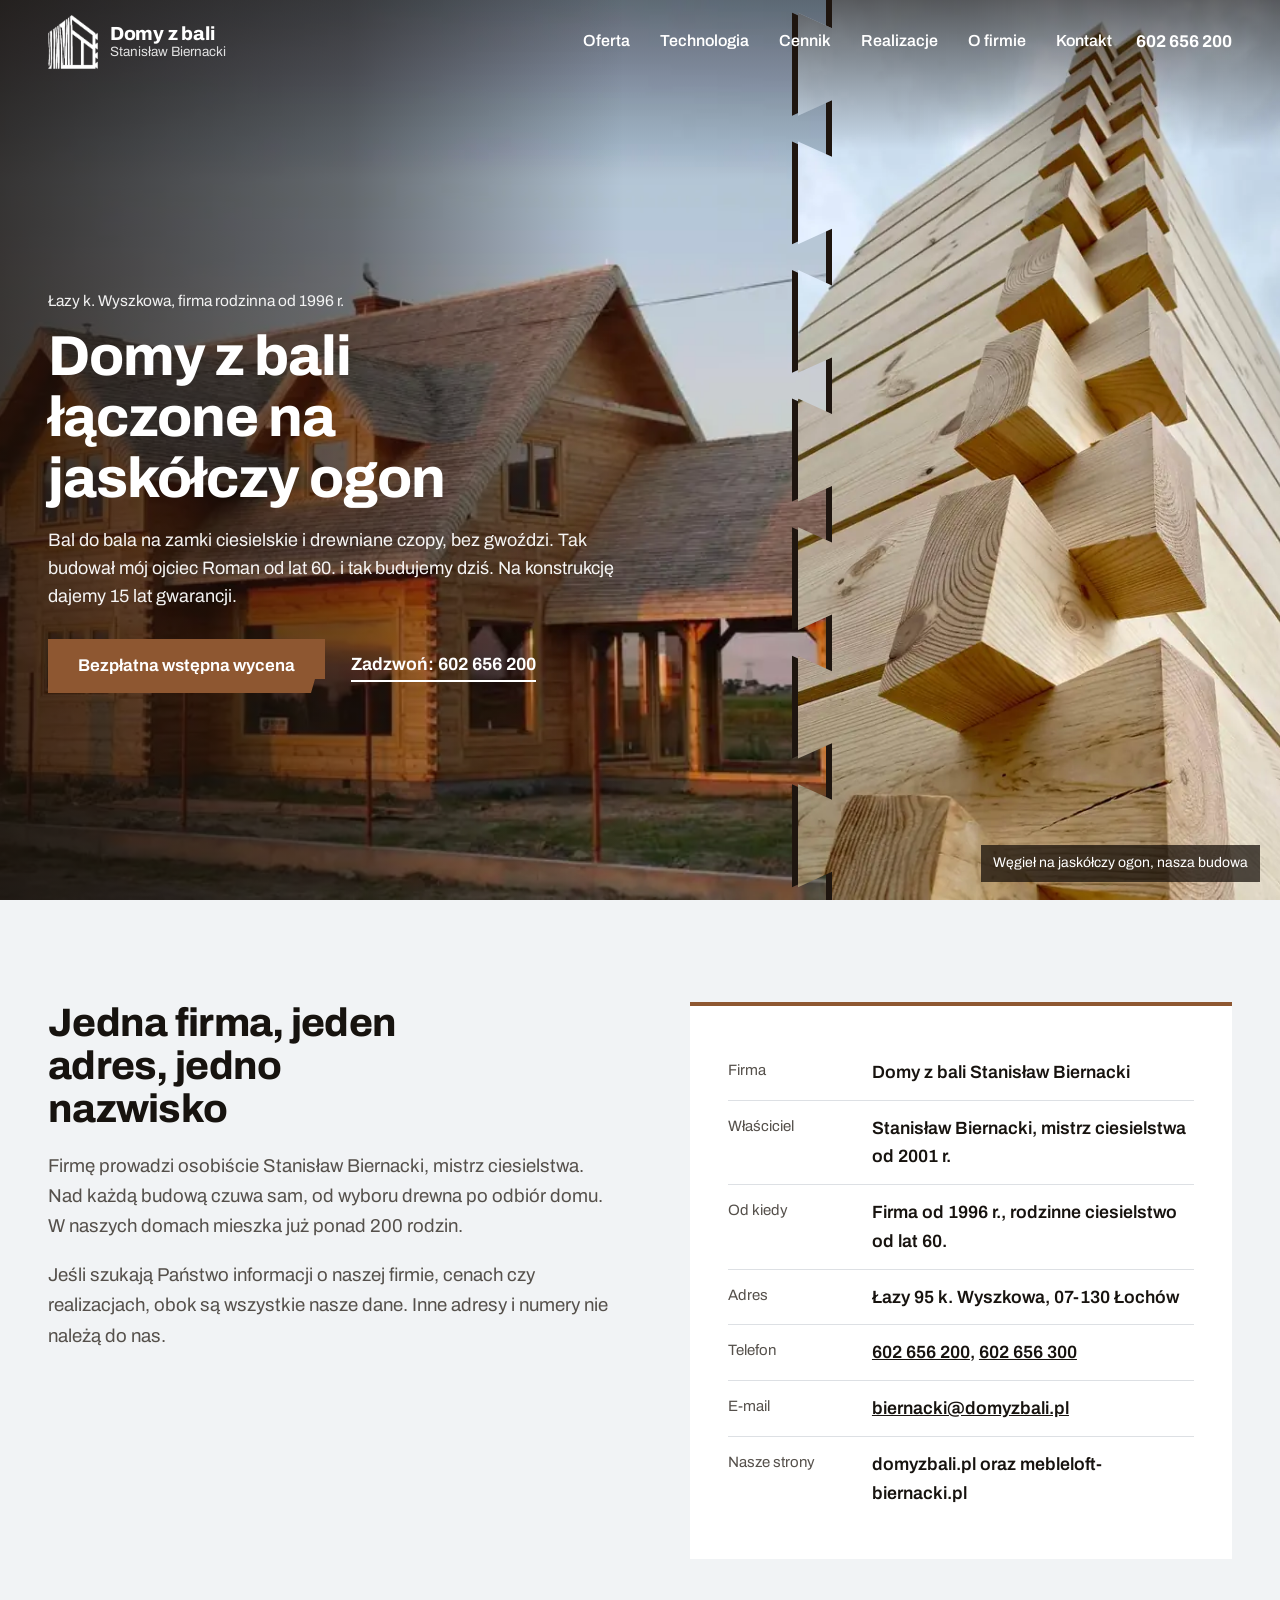
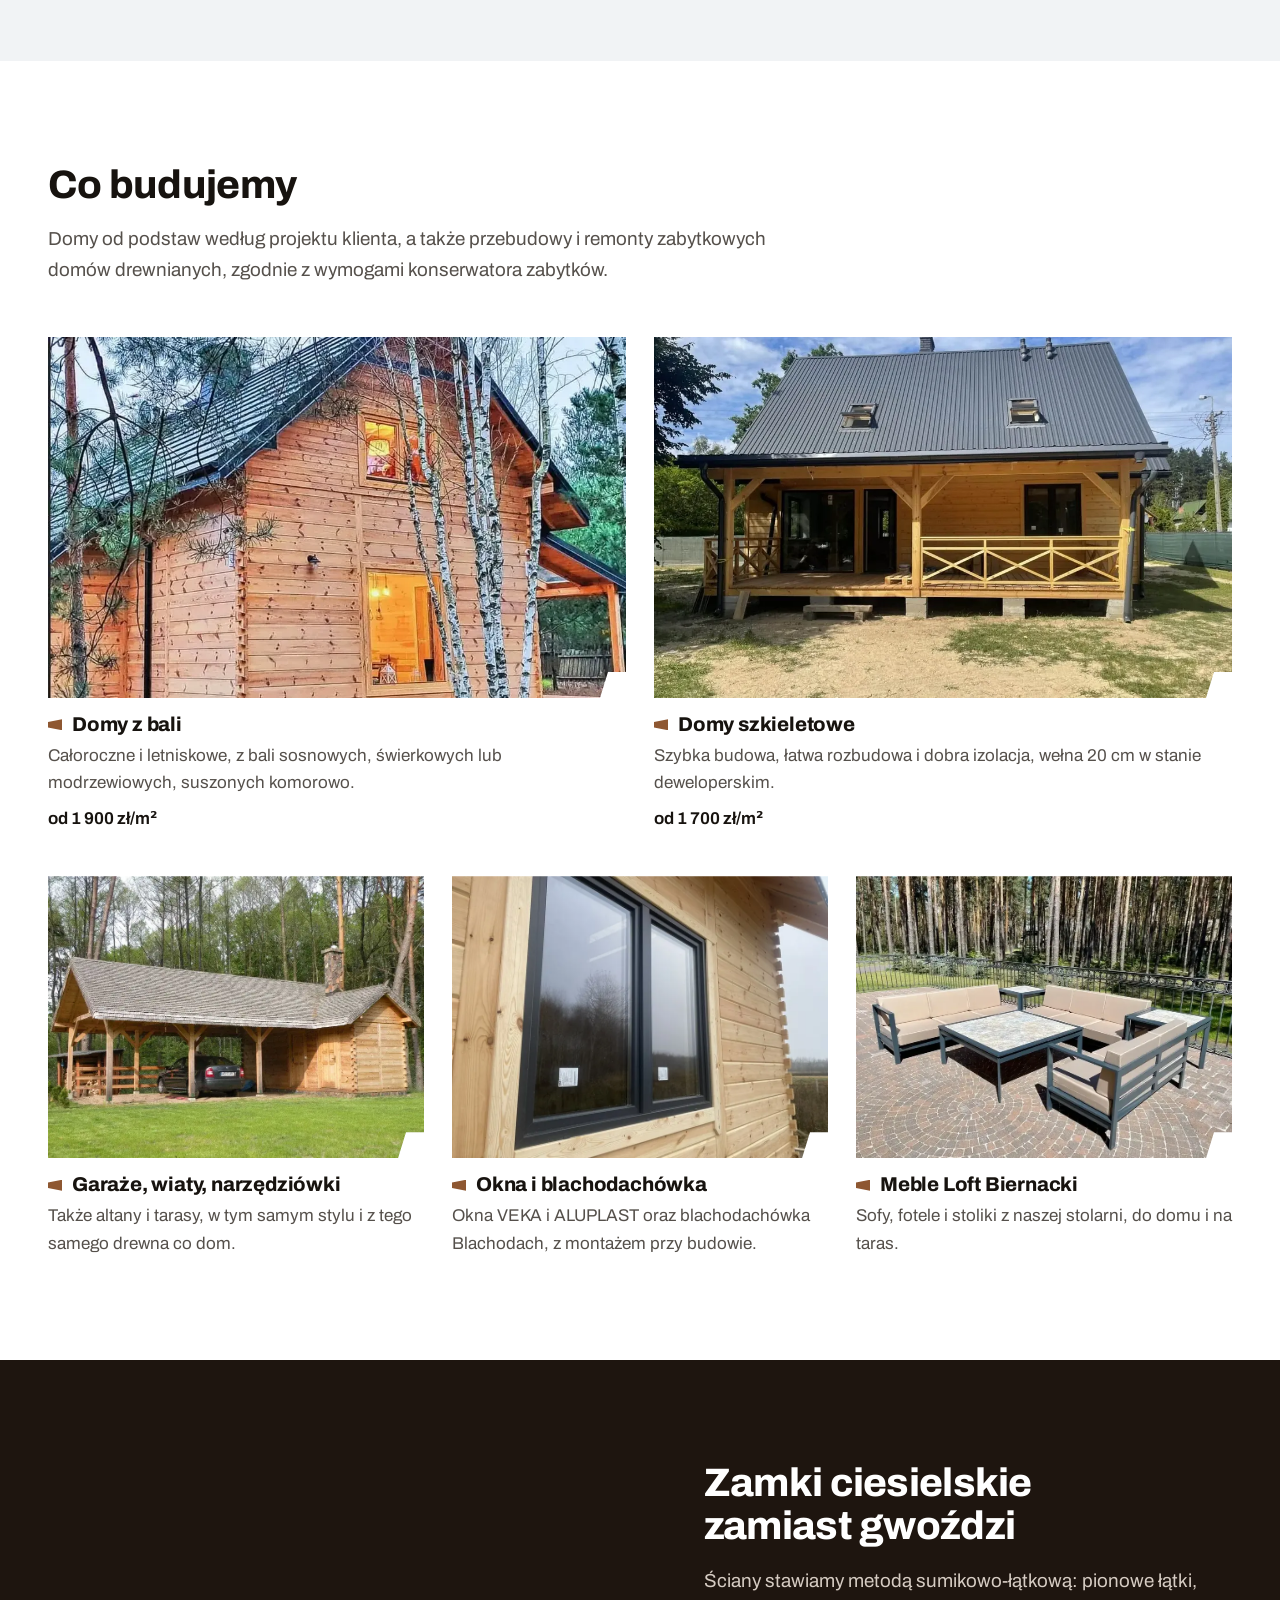
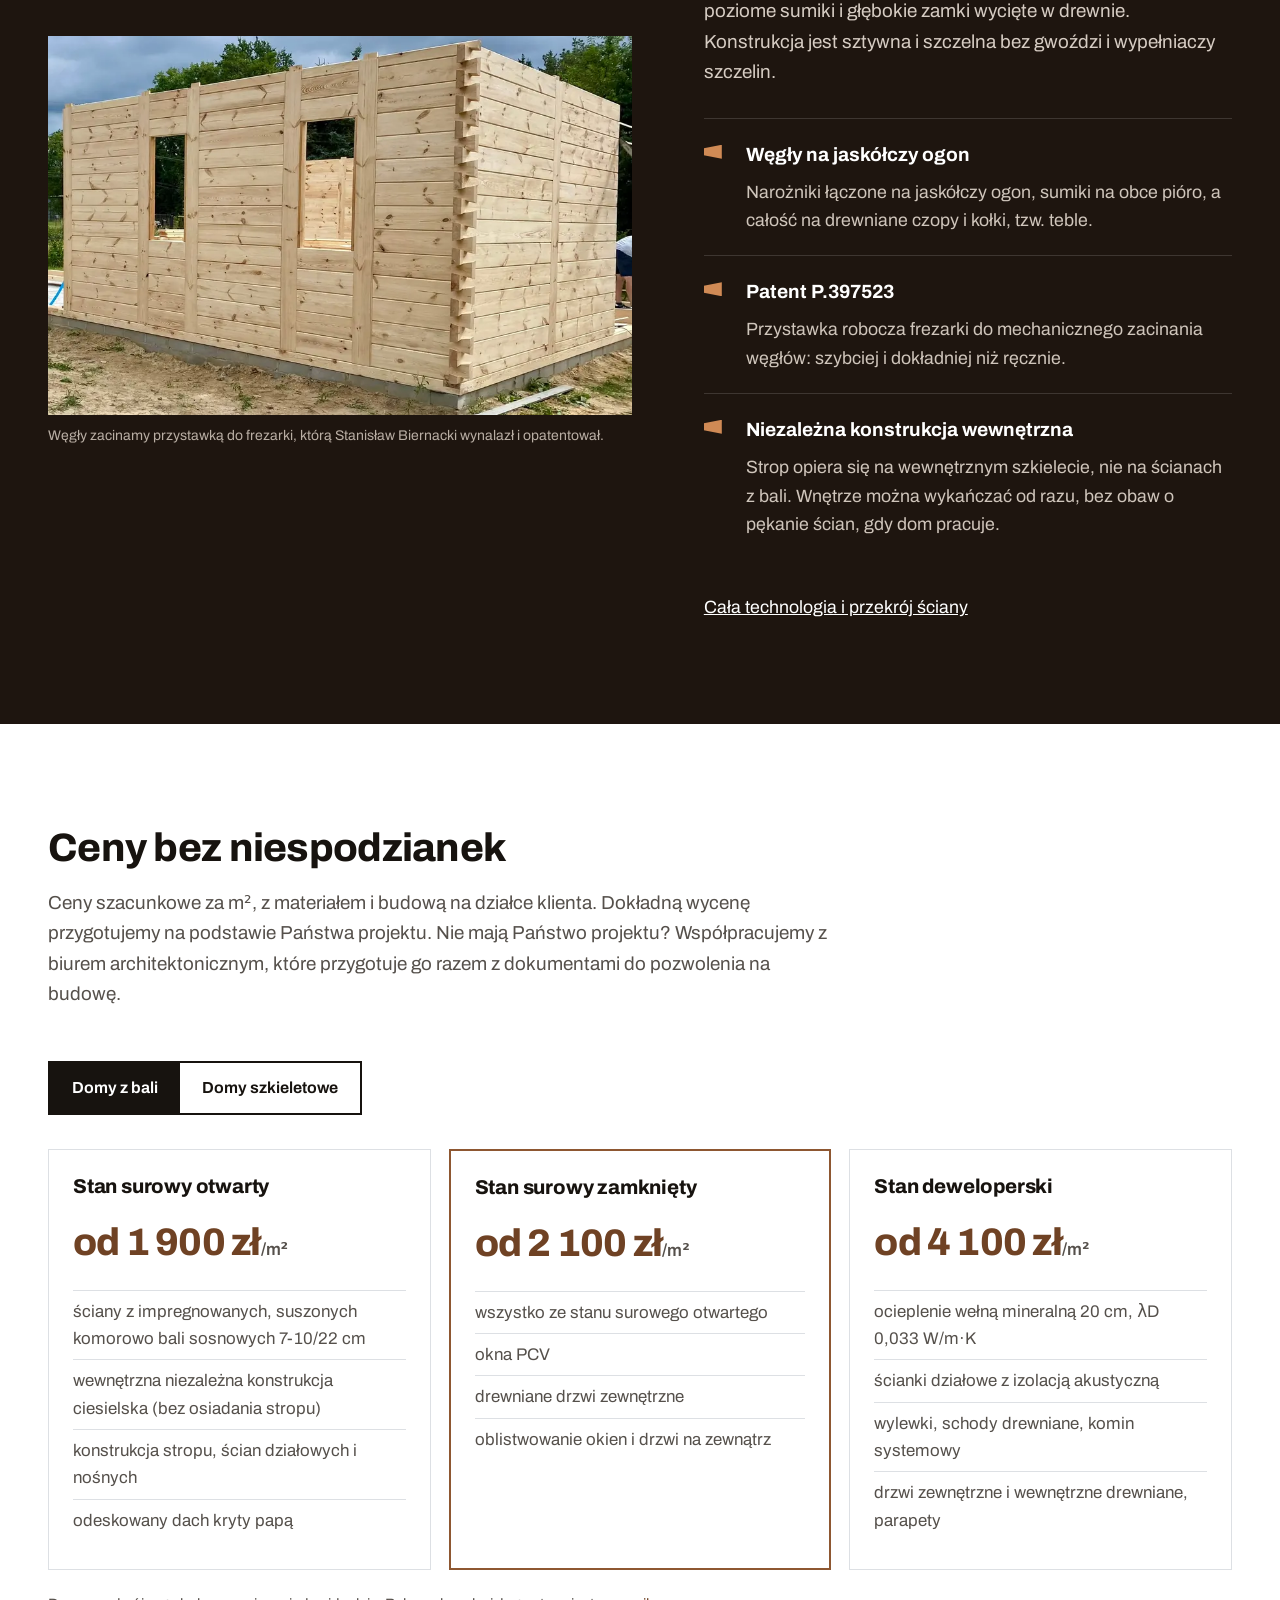
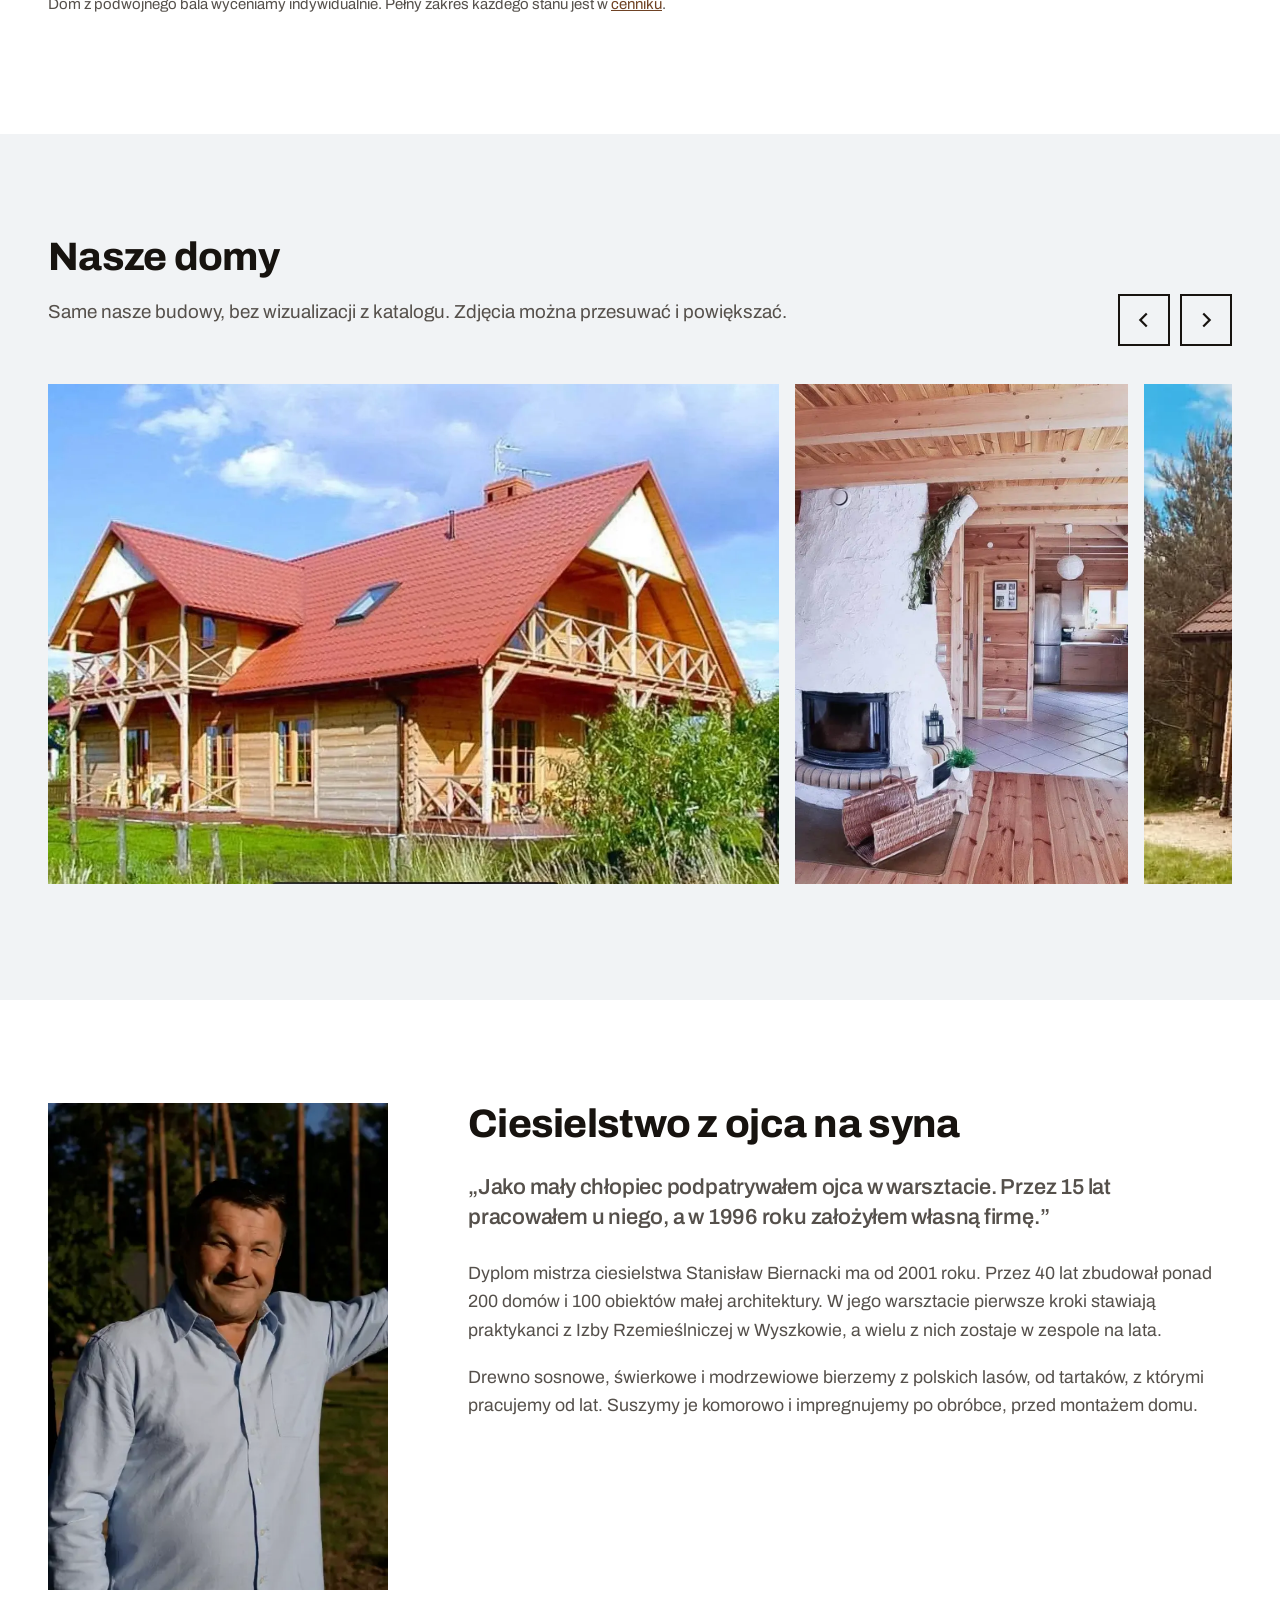
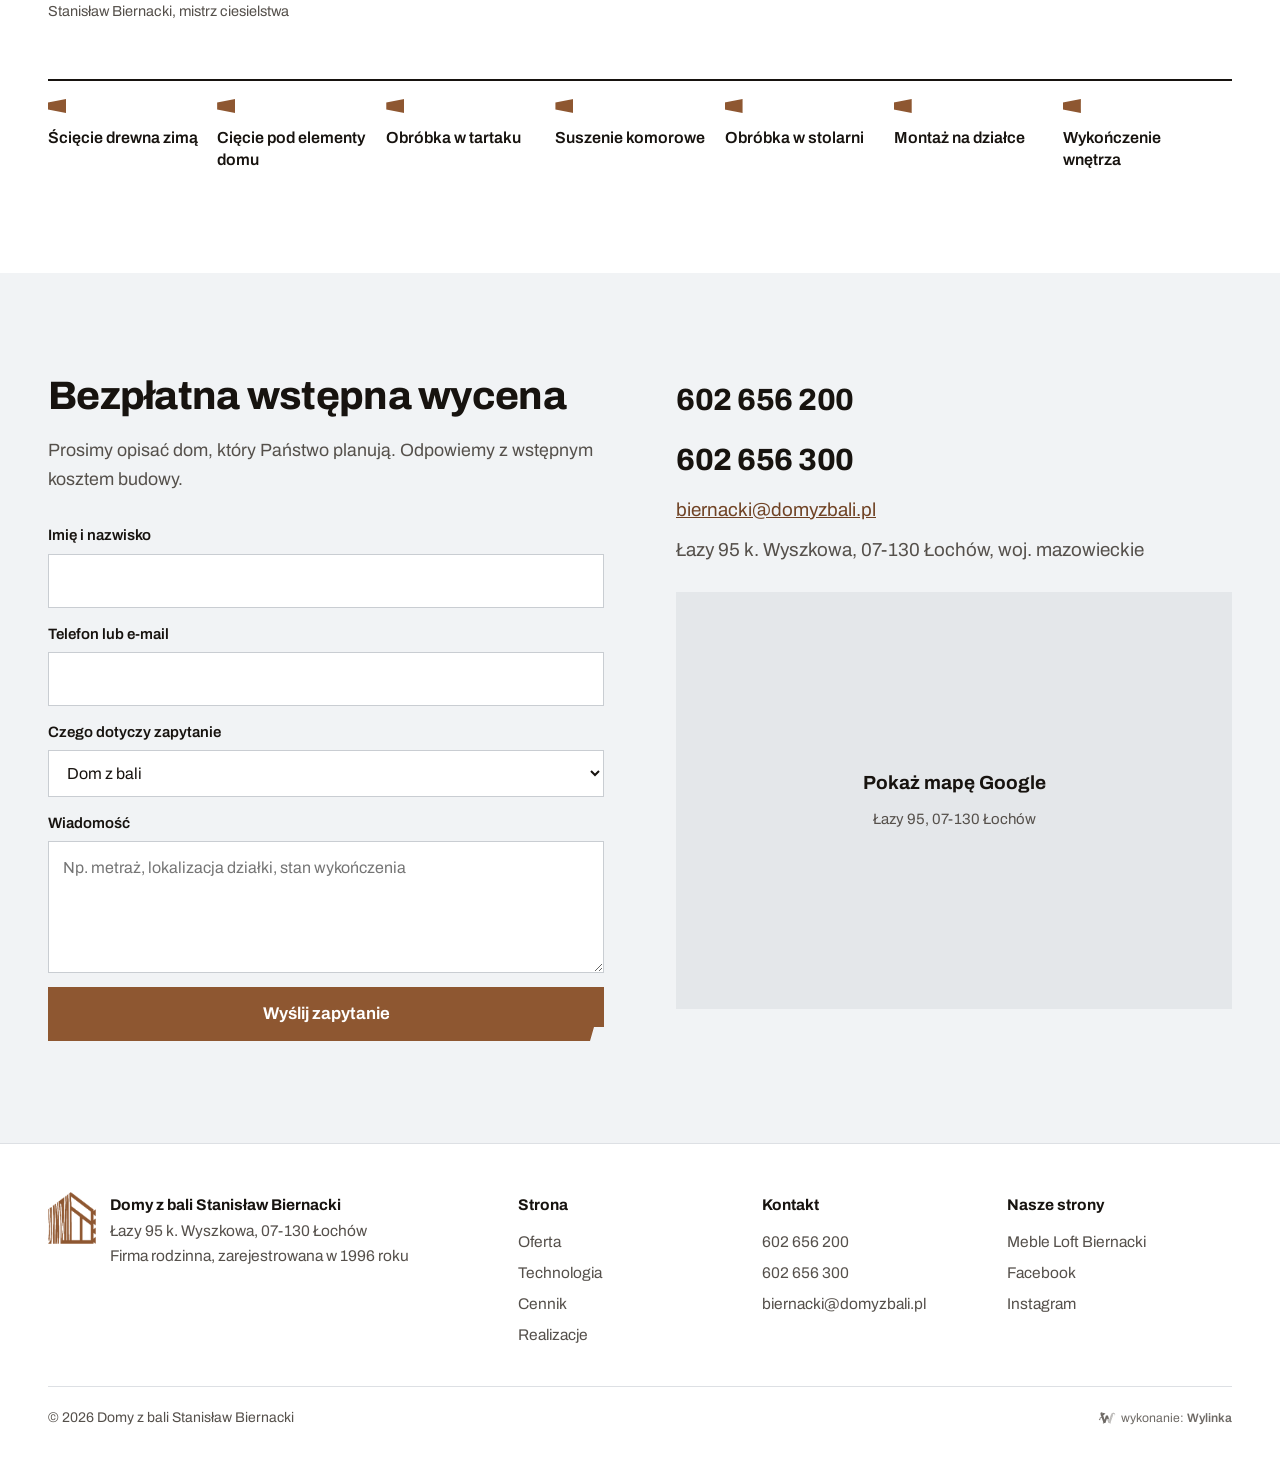
==== commit 81fc3fa7: "Nowa koncepcja: zazebione zdjecia w pierwszym ekranie, dane firmy, podstrony Technologia i Cennik" ====
--- a/index.html
+++ b/index.html
@@ -3,284 +3,236 @@
 <head>
 <meta charset="utf-8">
 <meta name="viewport" content="width=device-width, initial-scale=1, viewport-fit=cover">
-<meta name="robots" content="noindex, nofollow">
+<meta name="robots" content="noindex, nofollow" data-podglad>
 <title>Domy z bali Stanisław Biernacki - domy z bali i szkieletowe, Łazy k. Wyszkowa</title>
-<meta name="description" content="Rodzinna firma ciesielska Stanisława Biernackiego. Domy z bali i domy szkieletowe, całoroczne i letniskowe, garaże, wiaty, narzędziówki. Łazy 95 k. Wyszkowa, tel. 602 656 200.">
-<meta name="theme-color" content="#f6f0e6">
-<link rel="icon" type="image/png" href="img/favicon.png">
-<link rel="preconnect" href="https://fonts.googleapis.com">
-<link rel="preconnect" href="https://fonts.gstatic.com" crossorigin>
-<link href="https://fonts.googleapis.com/css2?family=Montserrat:wght@400;500;600;700&display=swap" rel="stylesheet">
+<meta name="description" content="Rodzinna firma ciesielska Stanisława Biernackiego z Łazów k. Wyszkowa, od 1996 roku. Domy z bali łączone na jaskółczy ogon i domy szkieletowe, od 1 900 zł/m². Tel. 602 656 200.">
+<meta name="theme-color" content="#1e150f">
+<link rel="icon" type="image/png" sizes="48x48" href="img/ikona-48.png">
+<link rel="icon" type="image/png" sizes="192x192" href="img/ikona-192.png">
+<link rel="apple-touch-icon" href="img/ikona-180.png">
+<link rel="preload" href="fonts/archivo-rdzen.woff2" as="font" type="font/woff2" crossorigin>
+<link rel="preload" as="image" href="img/hero-wegiel-1080.webp" imagesrcset="img/hero-wegiel-720.webp 720w, img/hero-wegiel-1080.webp 1080w, img/hero-wegiel-1536.webp 1536w" imagesizes="(min-width:960px) 37vw, 100vw">
 <link rel="stylesheet" href="style.css">
-<link rel="preload" as="image" href="img/hero-tel.webp" media="(max-width:760px)">
-<link rel="preload" as="image" href="img/hero.webp" media="(min-width:761px)">
+<script type="application/ld+json">{"@context": "https://schema.org", "@type": "HomeAndConstructionBusiness", "@id": "https://domyzbali.pl/#firma", "name": "Domy z bali Stanisław Biernacki", "alternateName": "Usługi Ciesielskie Stanisław Biernacki", "url": "https://domyzbali.pl/", "logo": "https://domyzbali.pl/img/ikona-192.png", "image": "https://domyzbali.pl/img/hero-dom-1400.webp", "description": "Rodzinna firma ciesielska Stanisława Biernackiego z Łazów k. Wyszkowa. Domy z bali i domy szkieletowe, garaże, wiaty i narzędziówki. Firma zarejestrowana w 1996 roku, tradycja rodzinna od lat 60.", "foundingDate": "1996", "founder": {"@type": "Person", "name": "Stanisław Biernacki", "jobTitle": "Mistrz ciesielstwa"}, "telephone": ["+48602656200", "+48602656300"], "email": "biernacki@domyzbali.pl", "address": {"@type": "PostalAddress", "streetAddress": "Łazy 95", "postalCode": "07-130", "addressLocality": "Łochów", "addressRegion": "mazowieckie", "addressCountry": "PL"}, "areaServed": "Polska", "sameAs": ["https://www.facebook.com/domyzbali.biernacki", "https://www.instagram.com/domyzbali.pl/", "https://mebleloft-biernacki.pl/"], "makesOffer": [{"@type": "Offer", "itemOffered": {"@type": "Service", "name": "Dom z bali, stan surowy otwarty"}, "priceSpecification": {"@type": "UnitPriceSpecification", "price": 1900, "priceCurrency": "PLN", "unitText": "m²"}}, {"@type": "Offer", "itemOffered": {"@type": "Service", "name": "Dom szkieletowy, stan surowy otwarty"}, "priceSpecification": {"@type": "UnitPriceSpecification", "price": 1700, "priceCurrency": "PLN", "unitText": "m²"}}]}</script>
 </head>
 <body>
-<!-- Wizualizacja koncepcyjna nowej strony glownej domyzbali.pl. Tresci, ceny, dane kontaktowe i zdjecia pochodza
-     z obecnej strony domyzbali.pl (strona glowna, O nas, Technologia, Oferta, Galeria, Cenniki, Kontakt), stan na 27.10.2026. -->
-
 <header class="top" id="top">
   <div class="wrap top-in">
-    <a class="logo" href="#top" aria-label="Domy z bali Stanisław Biernacki - początek strony">
-      <img src="img/logo-znak.png" width="135" height="140" alt="">
+    <a class="logo" href="index.html" aria-label="Domy z bali Stanisław Biernacki - strona główna">
+      <img class="lw" src="img/logo-biel.png" width="129" height="140" alt="">
+      <img class="lb" src="img/logo-braz.png" width="129" height="140" alt="">
       <span class="logo-t"><span class="logo-n">Domy z bali</span><span class="logo-s">Stanisław Biernacki</span></span>
     </a>
     <nav class="nav" id="nav" aria-label="Menu">
-      <a href="#oferta">Oferta</a>
-      <a href="#cennik">Cennik</a>
-      <a href="#realizacje">Realizacje</a>
-      <a href="#o-nas">O nas</a>
-      <a href="#technologia">Technologia</a>
-      <a href="#kontakt">Kontakt</a>
-      <a class="nav-tel" href="tel:+48602656200">602 656 200</a>
+      <a href="index.html#oferta">Oferta</a>
+      <a href="technologia.html">Technologia</a>
+      <a href="cennik.html">Cennik</a>
+      <a href="index.html#realizacje">Realizacje</a>
+      <a href="index.html#o-firmie">O firmie</a>
+      <a href="index.html#kontakt">Kontakt</a>
+      <a class="nav-tel" href="tel:+48602656200">Zadzwoń: 602 656 200</a>
     </nav>
-    <a class="top-tel" href="tel:+48602656200" aria-label="Zadzwoń: 602 656 200">
-      <svg viewBox="0 0 24 24" aria-hidden="true"><path d="M6.6 10.8a15.1 15.1 0 0 0 6.6 6.6l2.2-2.2c.3-.3.7-.4 1-.2 1.1.4 2.3.6 3.6.6.6 0 1 .4 1 1V20c0 .6-.4 1-1 1A17 17 0 0 1 3 4c0-.6.4-1 1-1h3.5c.6 0 1 .4 1 1 0 1.3.2 2.5.6 3.6.1.3 0 .7-.2 1l-2.3 2.2z"/></svg>
-    </a>
+    <a class="top-tel" href="tel:+48602656200">602 656 200</a>
     <button class="burger" id="burger" aria-label="Otwórz menu" aria-expanded="false" aria-controls="nav"><span></span><span></span><span></span></button>
   </div>
 </header>
-
 <main>
-<section class="hero" id="hero">
-  <figure class="hero-foto">
-    <picture>
-      <source media="(max-width:760px)" srcset="img/hero-tel.webp">
-      <img src="img/hero.webp" width="1600" height="1097" alt="Dom z bali z balkonami i gankiem zbudowany przez firmę Stanisława Biernackiego">
-    </picture>
+<section class="hero">
+  <figure class="hero-dom" aria-hidden="true">
+    <img src="img/hero-dom-1400.webp" srcset="img/hero-dom-960.webp 960w, img/hero-dom-1400.webp 1400w, img/hero-dom-1907.webp 1907w" sizes="65vw" width="1907" height="1244" alt="" fetchpriority="high">
   </figure>
+  <div class="hero-weg"><figure>
+    <img src="img/hero-wegiel-1080.webp" srcset="img/hero-wegiel-720.webp 720w, img/hero-wegiel-1080.webp 1080w, img/hero-wegiel-1536.webp 1536w" sizes="(min-width:960px) 37vw, 100vw" width="1536" height="2048" alt="Narożnik ściany z bali łączony na jaskółczy ogon, budowa firmy Stanisława Biernackiego" fetchpriority="high">
+    <figcaption>Węgieł na jaskółczy ogon, nasza budowa</figcaption>
+  </figure></div>
   <div class="hero-in">
-    <p class="hero-info">Rodzinna firma ciesielska z Łazów k. Wyszkowa, od 1996 roku</p>
-    <h1>Domy z bali i domy szkieletowe</h1>
-    <p class="lead">Budujemy całoroczne i letniskowe domy z polskiego drewna zimowego, od stanu surowego po deweloperski. Nad każdą budową czuwa Stanisław Biernacki, mistrz ciesielstwa. Na konstrukcję domu dajemy 15 lat gwarancji.</p>
-    <div class="hero-cta">
-      <a class="btn" id="ctaMain" href="#kontakt">Bezpłatna wstępna wycena</a>
-      <a class="hero-cena" href="#cennik">Dom z bali od 1&nbsp;900&nbsp;zł/m², szkieletowy od 1&nbsp;700&nbsp;zł/m²</a>
-    </div>
-  </div>
-</section>
-
-<section class="sek oferta" id="oferta">
-  <div class="wrap">
-    <div class="sek-g">
+    <div class="hero-tekst">
+      <p class="hero-adr">Łazy k. Wyszkowa, firma rodzinna od 1996 r.</p>
+      <h1>Domy z bali łączone na jaskółczy ogon</h1>
+      <p class="hero-lead">Bal do bala na zamki ciesielskie i drewniane czopy, bez gwoździ. Tak budował mój ojciec Roman od lat 60. i tak budujemy dziś. Na konstrukcję dajemy 15 lat gwarancji.</p>
+      <div class="hero-cta">
+        <a class="btn" href="#kontakt">Bezpłatna wstępna wycena</a>
+        <a class="tel-l" href="tel:+48602656200">Zadzwoń: 602 656 200</a>
+      </div>
+    </div>
+  </div>
+</section>
+
+<section class="sek szary" id="firma">
+  <div class="wrap firma-g">
+    <div class="opis">
+      <h2>Jedna firma, jeden adres, jedno nazwisko</h2>
+      <p style="margin-top:20px">Firmę prowadzi osobiście Stanisław Biernacki, mistrz ciesielstwa. Nad każdą budową czuwa sam, od wyboru drewna po odbiór domu. W naszych domach mieszka już ponad 200 rodzin.</p>
+      <p>Jeśli szukają Państwo informacji o naszej firmie, cenach czy realizacjach, obok są wszystkie nasze dane. Inne adresy i numery nie należą do nas.</p>
+    </div>
+    <div class="wiz">
+      <dl>
+        <div><dt>Firma</dt><dd>Domy z bali Stanisław Biernacki</dd></div>
+        <div><dt>Właściciel</dt><dd>Stanisław Biernacki, mistrz ciesielstwa od 2001 r.</dd></div>
+        <div><dt>Od kiedy</dt><dd>Firma od 1996 r., rodzinne ciesielstwo od lat 60.</dd></div>
+        <div><dt>Adres</dt><dd>Łazy 95 k. Wyszkowa, 07-130 Łochów</dd></div>
+        <div><dt>Telefon</dt><dd><a href="tel:+48602656200">602 656 200</a>, <a href="tel:+48602656300">602 656 300</a></dd></div>
+        <div><dt>E-mail</dt><dd><a href="mailto:biernacki@domyzbali.pl">biernacki@domyzbali.pl</a></dd></div>
+        <div><dt>Nasze strony</dt><dd>domyzbali.pl oraz mebleloft-biernacki.pl</dd></div>
+      </dl>
+    </div>
+  </div>
+</section>
+
+<section class="sek" id="oferta">
+  <div class="wrap">
+    <div class="glowa">
       <h2>Co budujemy</h2>
-      <p>Domy budujemy od podstaw według projektu klienta. Wykonujemy też przebudowy i remonty zabytkowych domów drewnianych, zgodnie z wymogami konserwatora zabytków.</p>
-    </div>
-    <div class="kafle">
-      <a class="kafel k-duzy" href="#cennik">
-        <img src="img/oferta-bale.webp" width="900" height="806" loading="lazy" alt="Dom z bali wśród brzóz">
-        <span class="k-txt"><strong>Domy z bali</strong><span>Całoroczne i letniskowe, z bali sosnowych, świerkowych lub modrzewiowych. Od 1&nbsp;900&nbsp;zł/m².</span></span>
-      </a>
-      <a class="kafel k-duzy" href="#cennik">
-        <img src="img/oferta-szkielet.webp" width="1000" height="750" loading="lazy" alt="Dom szkieletowy z drewnianym gankiem">
-        <span class="k-txt"><strong>Domy szkieletowe</strong><span>Szybka budowa, łatwa rozbudowa, dobra izolacja cieplna. Od 1&nbsp;700&nbsp;zł/m².</span></span>
-      </a>
-      <a class="kafel" href="#realizacje">
-        <img src="img/oferta-wiaty.webp" width="900" height="675" loading="lazy" alt="Drewniana wiata garażowa">
-        <span class="k-txt"><strong>Garaże, wiaty, narzędziówki</strong><span>Także altany i tarasy, dopasowane do stylu domu.</span></span>
-      </a>
-      <a class="kafel" href="#kontakt">
-        <img src="img/oferta-okna.webp" width="800" height="600" loading="lazy" alt="Okno w ścianie z bali">
-        <span class="k-txt"><strong>Okna i blachodachówka</strong><span>Okna VEKA i ALUPLAST, blachodachówka Blachodach z rabatem.</span></span>
-      </a>
-      <a class="kafel" href="https://mebleloft-biernacki.pl/" target="_blank" rel="noopener">
-        <img src="img/oferta-meble.webp" width="900" height="675" loading="lazy" alt="Meble ogrodowe Loft Biernacki na tarasie">
-        <span class="k-txt"><strong>Meble Loft Biernacki</strong><span>Sofy, fotele i stoliki naszej produkcji, do domu i ogrodu.</span></span>
-      </a>
-    </div>
-  </div>
-</section>
-
-<section class="sek cennik" id="cennik">
-  <div class="wrap">
-    <div class="sek-g">
-      <h2>Cennik domów</h2>
-      <p>Ceny szacunkowe: materiał i budowa domu na działce klienta. Dokładną wycenę przygotujemy na podstawie Twojego projektu. Nie masz projektu? Współpracujemy z biurem architektonicznym, które przygotuje go razem z dokumentami do pozwolenia na budowę.</p>
-    </div>
-    <div class="tab" role="table" aria-label="Cennik domów z bali i szkieletowych">
-      <div class="tab-r tab-h" role="row">
-        <span role="columnheader">Stan wykończenia</span>
-        <span role="columnheader">Dom z bali</span>
-        <span role="columnheader">Dom szkieletowy</span>
-      </div>
-      <div class="tab-r" role="row">
-        <div class="tab-z" role="cell">
-          <h3>Surowy otwarty</h3>
-          <p>Ściany zewnętrzne, konstrukcja ścian działowych i stropu, odeskowany dach kryty papą, ganek, balkon, taras i balustrady.</p>
-        </div>
-        <div class="tab-c" role="cell"><span class="tab-l">Dom z bali</span>od <b>1 900 zł/m²</b></div>
-        <div class="tab-c" role="cell"><span class="tab-l">Dom szkieletowy</span>od <b>1 700 zł/m²</b></div>
-      </div>
-      <div class="tab-r" role="row">
-        <div class="tab-z" role="cell">
-          <h3>Surowy zamknięty</h3>
-          <p>Zakres stanu otwartego oraz okna PCV, drewniane drzwi zewnętrzne i oblistwowanie okien i drzwi.</p>
-        </div>
-        <div class="tab-c" role="cell"><span class="tab-l">Dom z bali</span>od <b>2 100 zł/m²</b></div>
-        <div class="tab-c" role="cell"><span class="tab-l">Dom szkieletowy</span>od <b>1 900 zł/m²</b></div>
-      </div>
-      <div class="tab-r" role="row">
-        <div class="tab-z" role="cell">
-          <h3>Deweloperski</h3>
-          <p>Ocieplenie wełną 20 cm, ścianki działowe z izolacją akustyczną, wylewki, drewniane schody i drzwi, komin systemowy oraz instalacje wodna, kanalizacyjna, elektryczna i c.o.</p>
-        </div>
-        <div class="tab-c" role="cell"><span class="tab-l">Dom z bali</span>od <b>4 100 zł/m²</b></div>
-        <div class="tab-c" role="cell"><span class="tab-l">Dom szkieletowy</span>od <b>3 900 zł/m²</b></div>
-      </div>
-    </div>
-    <p class="tab-pod">Ściany domów z bali: zaimpregnowane, suszone komorowo bale sosnowe 7-10/22 cm. Dom z podwójnego bala wyceniamy indywidualnie.</p>
-  </div>
-</section>
-
-<section class="sek realizacje" id="realizacje">
-  <div class="wrap">
-    <div class="sek-g">
-      <h2>Nasze realizacje</h2>
-      <p>Domy z bali, domy szkieletowe, wiaty i wnętrza, które zbudowaliśmy dla naszych klientów. Kliknij zdjęcie, aby je powiększyć.</p>
-    </div>
-    <div class="galeria" id="galeria">
-      <a class="g-szer" href="img/r-zachod.webp"><img src="img/r-zachod.webp" width="1400" height="901" loading="lazy" alt="Duży dom z bali z wiatą w świetle zachodzącego słońca"></a>
-      <a class="g-wys" href="img/r-balkon.webp"><img src="img/r-balkon.webp" width="900" height="904" loading="lazy" alt="Balkon z drewnianą balustradą nad tarasem"></a>
-      <a href="img/r-jadalnia.webp"><img src="img/r-jadalnia.webp" width="800" height="600" loading="lazy" alt="Jadalnia we wnętrzu domu z bali"></a>
-      <a href="img/r-ganek.webp"><img src="img/r-ganek.webp" width="900" height="579" loading="lazy" alt="Dom z bali z gankiem i tarasem"></a>
-      <a class="g-wys" href="img/r-kominek.webp"><img src="img/r-kominek.webp" width="800" height="1200" loading="lazy" alt="Salon z kominkiem w drewnianym domu"></a>
-      <a href="img/r-garaz.webp"><img src="img/r-garaz.webp" width="764" height="509" loading="lazy" alt="Drewniana wiata garażowa przy domu z bali"></a>
-      <a class="g-szer" href="img/r-czerwony-dach.webp"><img src="img/r-czerwony-dach.webp" width="1400" height="958" loading="lazy" alt="Dom z bali z czerwonym dachem i balkonami"></a>
-      <a href="img/r-poddasze.webp"><img src="img/r-poddasze.webp" width="800" height="581" loading="lazy" alt="Poddasze z dużymi oknami w domu z bali"></a>
-      <a href="img/r-szkielet-letni.webp"><img src="img/r-szkielet-letni.webp" width="800" height="600" loading="lazy" alt="Letniskowy dom szkieletowy z tarasem"></a>
-      <a href="img/r-sosny.webp"><img src="img/r-sosny.webp" width="900" height="668" loading="lazy" alt="Dom z bali wśród sosen"></a>
-      <a href="img/r-ogrod.webp"><img src="img/r-ogrod.webp" width="900" height="675" loading="lazy" alt="Dom z bali z ogrodem"></a>
-      <a href="img/r-las.webp"><img src="img/r-las.webp" width="750" height="562" loading="lazy" alt="Dom z bali z blaszanym dachem w lesie"></a>
-    </div>
-    <p class="wiecej">Więcej zdjęć z budów pokazujemy na <a href="https://www.facebook.com/domyzbali.biernacki" target="_blank" rel="noopener">Facebooku</a> i <a href="https://www.instagram.com/domyzbali.pl/" target="_blank" rel="noopener">Instagramie</a>.</p>
-  </div>
-</section>
-
-<section class="sek onas" id="o-nas">
-  <div class="wrap onas-g">
-    <figure class="onas-foto">
-      <img src="img/stanislaw.webp" width="489" height="700" loading="lazy" alt="Stanisław Biernacki, mistrz ciesielstwa">
-      <figcaption>Stanisław Biernacki, mistrz ciesielstwa</figcaption>
-    </figure>
-    <div class="onas-t">
-      <h2>Ciesielstwo z ojca na syna</h2>
-      <p>„Jako mały chłopiec podpatrywałem mojego ojca Romana Biernackiego w warsztacie i zdobywałem pierwsze doświadczenia. Przez 15 lat pracowałem u mojego ojca, a w 1996 roku założyłem własną firmę, w ramach której kontynuuję dzieło tworzenia domów z drewna.”</p>
-      <p>Domy z bali budujemy w rodzinie od lat 60. Stanisław Biernacki ma dyplom mistrza ciesielstwa od 2001 roku i sam szkoli swoich pracowników. W jego warsztacie pierwsze kroki stawiają praktykanci z Izby Rzemieślniczej w Wyszkowie, a wielu z nich zostaje w zespole na lata.</p>
-      <p>Do dziś zbudowaliśmy ponad 200 domów i 100 obiektów mniejszej architektury: wiat, garaży, altan i zadaszeń. Pracujemy według harmonogramu i bez ukrytych kosztów.</p>
+      <p>Domy od podstaw według projektu klienta, a także przebudowy i remonty zabytkowych domów drewnianych, zgodnie z wymogami konserwatora zabytków.</p>
+    </div>
+    <div class="oferta-g">
+      <a class="kafel duzy" href="cennik.html"><figure><img src="img/oferta-bale.webp" width="900" height="806" alt="Dom z bali wśród brzóz" loading="lazy"></figure><h3><span class="zab" aria-hidden="true"></span>Domy z bali</h3><p>Całoroczne i letniskowe, z bali sosnowych, świerkowych lub modrzewiowych, suszonych komorowo.<span class="cena">od 1 900 zł/m²</span></p></a>
+      <a class="kafel duzy" href="cennik.html#szkielet"><figure><img src="img/oferta-szkielet.webp" width="1000" height="750" alt="Dom szkieletowy z drewnianym gankiem" loading="lazy"></figure><h3><span class="zab" aria-hidden="true"></span>Domy szkieletowe</h3><p>Szybka budowa, łatwa rozbudowa i dobra izolacja, wełna 20 cm w stanie deweloperskim.<span class="cena">od 1 700 zł/m²</span></p></a>
+      <a class="kafel " href="#kontakt"><figure><img src="img/oferta-wiaty.webp" width="900" height="675" alt="Drewniana wiata garażowa" loading="lazy"></figure><h3><span class="zab" aria-hidden="true"></span>Garaże, wiaty, narzędziówki</h3><p>Także altany i tarasy, w tym samym stylu i z tego samego drewna co dom.</p></a>
+      <a class="kafel " href="#kontakt"><figure><img src="img/oferta-okna.webp" width="800" height="600" alt="Okno w ścianie z bali" loading="lazy"></figure><h3><span class="zab" aria-hidden="true"></span>Okna i blachodachówka</h3><p>Okna VEKA i ALUPLAST oraz blachodachówka Blachodach, z montażem przy budowie.</p></a>
+      <a class="kafel " href="https://mebleloft-biernacki.pl/" rel="noopener"><figure><img src="img/oferta-meble.webp" width="900" height="675" alt="Meble ogrodowe Loft Biernacki na tarasie" loading="lazy"></figure><h3><span class="zab" aria-hidden="true"></span>Meble Loft Biernacki</h3><p>Sofy, fotele i stoliki z naszej stolarni, do domu i na taras.</p></a>
     </div>
   </div>
 </section>
 
 <section class="sek tech" id="technologia">
   <div class="wrap tech-g">
-    <div class="tech-t">
-      <h2>Jak łączymy bale</h2>
-      <p class="tech-lead">Budujemy zgodnie ze sztuką ciesielską: głębokie zamki w drewnie zamiast gwoździ i wypełniaczy szczelin. Technologię łączeń dopasowujemy do projektu domu.</p>
-      <div class="tech-p">
-        <h3>Metoda sumikowo-łątkowa</h3>
-        <p>Pionowe łątki i poziome sumiki dają sztywną i szczelną konstrukcję. Łączymy je wyłącznie drewnianymi czopami i kołkami (teblami), sumiki na „obce pióro”, a węgły na „jaskółczy ogon”.</p>
-      </div>
-      <div class="tech-p">
-        <h3>Własny patent P.397523</h3>
-        <p>„Przystawka robocza frezarki” wynaleziona przez Stanisława Biernackiego pozwala mechanicznie zacinać węgły na jaskółczy ogon. To większa dokładność połączeń i krótszy czas budowy.</p>
-      </div>
-      <div class="tech-p">
-        <h3>Niezależna konstrukcja wewnątrz domu</h3>
-        <p>Strop opiera się na wewnętrznym szkielecie, a nie na ścianach zewnętrznych. Dzięki temu wnętrze można wykańczać zaraz po zestawieniu domu, bez obawy o pękanie ścian, gdy budynek „pracuje”.</p>
-      </div>
-      <div class="tech-p">
-        <h3>Polskie drewno zimowe</h3>
-        <p>Drewno z rodzimych lasów od sprawdzonych tartaków, suszone komorowo w przemysłowych suszarniach i impregnowane przed montażem, odporne na wilgoć i szkodniki.</p>
-      </div>
-    </div>
     <figure class="tech-foto">
-      <img src="img/jaskolczy-ogon.webp" width="900" height="1200" loading="lazy" alt="Narożnik ściany z bali łączony na jaskółczy ogon">
-      <figcaption>Węgieł na jaskółczy ogon</figcaption>
+      <img src="img/stan-surowy-900.webp" srcset="img/stan-surowy-900.webp 900w, img/stan-surowy-1600.webp 1600w" sizes="(min-width:960px) 45vw, 100vw" width="1600" height="1038" alt="Ściany z bali w stanie surowym, narożniki na jaskółczy ogon" loading="lazy">
+      <figcaption>Węgły zacinamy przystawką do frezarki, którą Stanisław Biernacki wynalazł i opatentował.</figcaption>
     </figure>
-  </div>
-  <div class="wrap etapy">
-    <h3>Jak powstaje dom</h3>
-    <ol>
-      <li>Ścięcie drewna</li>
-      <li>Cięcie pod elementy zabudowy</li>
-      <li>Obróbka w tartaku</li>
-      <li>Suszenie komorowe</li>
-      <li>Obróbka w stolarni</li>
-      <li>Montaż na działce klienta</li>
-      <li>Wykończenie wnętrza</li>
-    </ol>
-  </div>
-</section>
-
-<section class="sek kontakt" id="kontakt">
-  <div class="wrap kontakt-g">
-    <div class="kontakt-t">
-      <h2>Porozmawiajmy o Twoim domu</h2>
-      <p>Przedstaw nam swój projekt albo pomysł. Odpowiemy na pytania i przygotujemy bezpłatną wstępną wycenę budowy.</p>
-      <ul class="dane">
-        <li><span>Telefon</span><span class="tel2"><a href="tel:+48602656200">602 656 200</a>, <a href="tel:+48602656300">602 656 300</a></span></li>
-        <li><span>E-mail</span><a href="mailto:biernacki@domyzbali.pl">biernacki@domyzbali.pl</a></li>
-        <li><span>Adres</span>Łazy 95 k. Wyszkowa, 07-130 Łochów, woj. mazowieckie</li>
+    <div>
+      <h2>Zamki ciesielskie zamiast gwoździ</h2>
+      <p class="lead">Ściany stawiamy metodą sumikowo-łątkową: pionowe łątki, poziome sumiki i głębokie zamki wycięte w drewnie. Konstrukcja jest sztywna i szczelna bez gwoździ i wypełniaczy szczelin.</p>
+      <ul class="tech-lista">
+        <li><span class="zab" aria-hidden="true"></span><b>Węgły na jaskółczy ogon</b><span class="t">Narożniki łączone na jaskółczy ogon, sumiki na obce pióro, a całość na drewniane czopy i kołki, tzw. teble.</span></li>
+        <li><span class="zab" aria-hidden="true"></span><b>Patent P.397523</b><span class="t">Przystawka robocza frezarki do mechanicznego zacinania węgłów: szybciej i dokładniej niż ręcznie.</span></li>
+        <li><span class="zab" aria-hidden="true"></span><b>Niezależna konstrukcja wewnętrzna</b><span class="t">Strop opiera się na wewnętrznym szkielecie, nie na ścianach z bali. Wnętrze można wykańczać od razu, bez obaw o pękanie ścian, gdy dom pracuje.</span></li>
       </ul>
-      <form class="form" id="form" novalidate>
-        <div class="f-2">
-          <label>Imię i nazwisko<input name="imie" autocomplete="name" required></label>
-          <label>Telefon lub e-mail<input name="kontakt" autocomplete="tel" required></label>
-        </div>
-        <label>Co planujesz?
-          <select name="temat">
-            <option>Dom z bali</option>
-            <option>Dom szkieletowy</option>
-            <option>Garaż, wiata, narzędziówka</option>
-            <option>Okna lub blachodachówka</option>
-            <option>Inne</option>
-          </select>
+      <a class="dalej" href="technologia.html">Cała technologia i przekrój ściany</a>
+    </div>
+  </div>
+</section>
+
+<section class="sek" id="cennik">
+  <div class="wrap">
+    <div class="glowa">
+      <h2>Ceny bez niespodzianek</h2>
+      <p>Ceny szacunkowe za m², z materiałem i budową na działce klienta. Dokładną wycenę przygotujemy na podstawie Państwa projektu. Nie mają Państwo projektu? Współpracujemy z biurem architektonicznym, które przygotuje go razem z dokumentami do pozwolenia na budowę.</p>
+    </div>
+    <div class="zakl" role="tablist" aria-label="Technologia">
+      <button role="tab" aria-selected="true" aria-controls="c-bale" id="t-bale">Domy z bali</button>
+      <button role="tab" aria-selected="false" aria-controls="c-szk" id="t-szk">Domy szkieletowe</button>
+    </div>
+    <div class="stany" id="c-bale" role="tabpanel" aria-labelledby="t-bale">
+        <div class="stan"><h3>Stan surowy otwarty</h3><p class="od">od 1 900 zł<small>/m²</small></p><ul><li>ściany z impregnowanych, suszonych komorowo bali sosnowych 7-10/22 cm</li><li>wewnętrzna niezależna konstrukcja ciesielska (bez osiadania stropu)</li><li>konstrukcja stropu, ścian działowych i nośnych</li><li>odeskowany dach kryty papą</li></ul></div>
+        <div class="stan wyr"><h3>Stan surowy zamknięty</h3><p class="od">od 2 100 zł<small>/m²</small></p><ul><li>wszystko ze stanu surowego otwartego</li><li>okna PCV</li><li>drewniane drzwi zewnętrzne</li><li>oblistwowanie okien i drzwi na zewnątrz</li></ul></div>
+        <div class="stan"><h3>Stan deweloperski</h3><p class="od">od 4 100 zł<small>/m²</small></p><ul><li>ocieplenie wełną mineralną 20 cm, λD 0,033 W/m·K</li><li>ścianki działowe z izolacją akustyczną</li><li>wylewki, schody drewniane, komin systemowy</li><li>drzwi zewnętrzne i wewnętrzne drewniane, parapety</li></ul></div>
+    </div>
+    <div class="stany" id="c-szk" role="tabpanel" aria-labelledby="t-szk" hidden>
+        <div class="stan"><h3>Stan surowy otwarty</h3><p class="od">od 1 700 zł<small>/m²</small></p><ul><li>szkielet ścian zewnętrznych z drewna konstrukcyjnego</li><li>płyta OSB lub deska elewacyjna sosnowa albo świerkowa</li><li>wiatroizolacja ścian zewnętrznych</li><li>konstrukcja ścian wewnętrznych i stropu</li></ul></div>
+        <div class="stan wyr"><h3>Stan surowy zamknięty</h3><p class="od">od 1 900 zł<small>/m²</small></p><ul><li>wszystko ze stanu surowego otwartego</li><li>okna PCV</li><li>drewniane drzwi zewnętrzne</li><li>oblistwowanie okien i drzwi na zewnątrz</li></ul></div>
+        <div class="stan"><h3>Stan deweloperski</h3><p class="od">od 3 900 zł<small>/m²</small></p><ul><li>ocieplenie wełną mineralną 20 cm, λD 0,033 W/m·K, paroizolacja</li><li>ścianki działowe z izolacją akustyczną</li><li>wylewki, schody drewniane, komin systemowy</li><li>drzwi drewniane, parapety drewniane</li></ul></div>
+    </div>
+    <p class="przypis">Dom z podwójnego bala wyceniamy indywidualnie. Pełny zakres każdego stanu jest w <a href="cennik.html">cenniku</a>.</p>
+  </div>
+</section>
+
+<section class="sek szary" id="realizacje">
+  <div class="wrap">
+    <div class="real-top">
+      <div class="glowa" style="margin:0">
+        <h2>Nasze domy</h2>
+        <p>Same nasze budowy, bez wizualizacji z katalogu. Zdjęcia można przesuwać i powiększać.</p>
+      </div>
+      <div class="str"><button type="button" id="torP" aria-label="Poprzednie zdjęcia"><svg viewBox="0 0 24 24"><path d="M15 5l-7 7 7 7"/></svg></button><button type="button" id="torN" aria-label="Następne zdjęcia"><svg viewBox="0 0 24 24"><path d="M9 5l7 7-7 7"/></svg></button></div>
+    </div>
+    <div class="tor" id="tor">
+      <button type="button" data-src="img/r-czerwony-dach.webp" aria-label="Powiększ: Dom z bali z czerwonym dachem i balkonami"><img src="img/r-czerwony-dach.webp" width="1400" height="958" alt="Dom z bali z czerwonym dachem i balkonami" loading="lazy"></button>
+      <button type="button" data-src="img/r-kominek.webp" aria-label="Powiększ: Salon z kominkiem w drewnianym domu"><img src="img/r-kominek.webp" width="800" height="1200" alt="Salon z kominkiem w drewnianym domu" loading="lazy"></button>
+      <button type="button" data-src="img/r-ganek.webp" aria-label="Powiększ: Dom z bali z gankiem i tarasem"><img src="img/r-ganek.webp" width="900" height="579" alt="Dom z bali z gankiem i tarasem" loading="lazy"></button>
+      <button type="button" data-src="img/r-balkon.webp" aria-label="Powiększ: Balkon z drewnianą balustradą nad tarasem"><img src="img/r-balkon.webp" width="900" height="904" alt="Balkon z drewnianą balustradą nad tarasem" loading="lazy"></button>
+      <button type="button" data-src="img/r-sosny.webp" aria-label="Powiększ: Dom z bali wśród sosen"><img src="img/r-sosny.webp" width="900" height="668" alt="Dom z bali wśród sosen" loading="lazy"></button>
+      <button type="button" data-src="img/r-jadalnia.webp" aria-label="Powiększ: Jadalnia we wnętrzu domu z bali"><img src="img/r-jadalnia.webp" width="800" height="600" alt="Jadalnia we wnętrzu domu z bali" loading="lazy"></button>
+      <button type="button" data-src="img/r-garaz.webp" aria-label="Powiększ: Drewniana wiata garażowa przy domu z bali"><img src="img/r-garaz.webp" width="764" height="509" alt="Drewniana wiata garażowa przy domu z bali" loading="lazy"></button>
+      <button type="button" data-src="img/r-poddasze.webp" aria-label="Powiększ: Poddasze z dużymi oknami w domu z bali"><img src="img/r-poddasze.webp" width="800" height="581" alt="Poddasze z dużymi oknami w domu z bali" loading="lazy"></button>
+      <button type="button" data-src="img/r-szkielet-letni.webp" aria-label="Powiększ: Letniskowy dom szkieletowy z tarasem"><img src="img/r-szkielet-letni.webp" width="800" height="600" alt="Letniskowy dom szkieletowy z tarasem" loading="lazy"></button>
+      <button type="button" data-src="img/r-ogrod.webp" aria-label="Powiększ: Dom z bali z ogrodem"><img src="img/r-ogrod.webp" width="900" height="675" alt="Dom z bali z ogrodem" loading="lazy"></button>
+      <button type="button" data-src="img/r-las.webp" aria-label="Powiększ: Dom z bali z blaszanym dachem w lesie"><img src="img/r-las.webp" width="750" height="562" alt="Dom z bali z blaszanym dachem w lesie" loading="lazy"></button>
+    </div>
+  </div>
+</section>
+
+<section class="sek" id="o-firmie">
+  <div class="wrap">
+    <div class="onas-g">
+      <figure class="onas-foto">
+        <img src="img/stanislaw.webp" width="489" height="700" alt="Stanisław Biernacki, mistrz ciesielstwa" loading="lazy">
+        <figcaption>Stanisław Biernacki, mistrz ciesielstwa</figcaption>
+      </figure>
+      <div class="tekst">
+        <h2 style="margin-bottom:26px">Ciesielstwo z ojca na syna</h2>
+        <p class="cytat">„Jako mały chłopiec podpatrywałem ojca w warsztacie. Przez 15 lat pracowałem u niego, a w 1996 roku założyłem własną firmę.”</p>
+        <p>Dyplom mistrza ciesielstwa Stanisław Biernacki ma od 2001 roku. Przez 40 lat zbudował ponad 200 domów i 100 obiektów małej architektury. W jego warsztacie pierwsze kroki stawiają praktykanci z Izby Rzemieślniczej w Wyszkowie, a wielu z nich zostaje w zespole na lata.</p>
+        <p>Drewno sosnowe, świerkowe i modrzewiowe bierzemy z polskich lasów, od tartaków, z którymi pracujemy od lat. Suszymy je komorowo i impregnujemy po obróbce, przed montażem domu.</p>
+      </div>
+    </div>
+    <ol class="etapy" aria-label="Etapy budowy domu z bali"><li><span class="zab" aria-hidden="true"></span>Ścięcie drewna zimą</li><li><span class="zab" aria-hidden="true"></span>Cięcie pod elementy domu</li><li><span class="zab" aria-hidden="true"></span>Obróbka w tartaku</li><li><span class="zab" aria-hidden="true"></span>Suszenie komorowe</li><li><span class="zab" aria-hidden="true"></span>Obróbka w stolarni</li><li><span class="zab" aria-hidden="true"></span>Montaż na działce</li><li><span class="zab" aria-hidden="true"></span>Wykończenie wnętrza</li></ol>
+  </div>
+</section>
+
+<section class="sek szary" id="kontakt">
+  <div class="wrap kont-g">
+    <div>
+      <h2>Bezpłatna wstępna wycena</h2>
+      <p style="color:var(--mut);margin-top:18px">Prosimy opisać dom, który Państwo planują. Odpowiemy z wstępnym kosztem budowy.</p>
+      <form id="form" novalidate>
+        <label>Imię i nazwisko<input name="imie" autocomplete="name" required></label>
+        <label>Telefon lub e-mail<input name="kontakt" autocomplete="tel" required></label>
+        <label>Czego dotyczy zapytanie
+          <select name="temat"><option>Dom z bali</option><option>Dom szkieletowy</option><option>Garaż, wiata, narzędziówka</option><option>Okna lub blachodachówka</option><option>Inne</option></select>
         </label>
         <label>Wiadomość<textarea name="tresc" rows="4" placeholder="Np. metraż, lokalizacja działki, stan wykończenia"></textarea></label>
         <button class="btn" type="submit">Wyślij zapytanie</button>
-        <p class="f-info" id="fInfo" hidden>Dziękujemy. W tej wizualizacji formularz niczego nie wysyła, na gotowej stronie zapytanie trafi na biernacki@domyzbali.pl.</p>
+        <p class="f-info" id="fInfo" hidden>Dziękujemy. W podglądzie formularz niczego nie wysyła, na gotowej stronie zapytanie trafi na biernacki@domyzbali.pl.</p>
       </form>
     </div>
-    <div class="mapa-k">
-      <div class="mapa">
-        <iframe title="Mapa - Łazy 95, 07-130 Łochów" src="https://www.openstreetmap.org/export/embed.html?bbox=21.5932%2C52.5698%2C21.6212%2C52.5805&amp;layer=mapnik&amp;marker=52.57514%2C21.60723"></iframe>
-      </div>
-      <a class="trasa" href="https://maps.app.goo.gl/qDcX1TvT1fnKJuWHA" target="_blank" rel="noopener">Otwórz w Mapach Google</a>
+    <div>
+      <div class="dane">
+        <p class="duzy"><a href="tel:+48602656200">602 656 200</a></p>
+        <p class="duzy"><a href="tel:+48602656300">602 656 300</a></p>
+        <p><a href="mailto:biernacki@domyzbali.pl">biernacki@domyzbali.pl</a></p>
+        <p style="color:var(--mut)">Łazy 95 k. Wyszkowa, 07-130 Łochów, woj. mazowieckie</p>
+      </div>
+      <div class="mapa" id="mapa" style="margin-top:26px">
+        <button type="button" id="mapaBtn"><b>Pokaż mapę Google</b><span>Łazy 95, 07-130 Łochów</span></button>
+      </div>
     </div>
   </div>
 </section>
 </main>
-
 <footer class="stopka">
-  <div class="wrap stopka-g">
-    <div class="st-logo">
-      <img src="img/logo-znak.png" width="68" height="70" alt="">
-      <p><b>Domy z bali Stanisław Biernacki</b><br>Łazy 95 k. Wyszkowa, 07-130 Łochów</p>
-    </div>
-    <nav class="st-nav" aria-label="Na skróty">
-      <a href="#oferta">Oferta</a><a href="#cennik">Cennik</a><a href="#realizacje">Realizacje</a><a href="#o-nas">O nas</a><a href="#technologia">Technologia</a><a href="#kontakt">Kontakt</a>
-    </nav>
-    <div class="st-soc">
-      <a href="https://www.facebook.com/domyzbali.biernacki" target="_blank" rel="noopener">Facebook</a>
-      <a href="https://www.instagram.com/domyzbali.pl/" target="_blank" rel="noopener">Instagram</a>
-      <a href="https://mebleloft-biernacki.pl/" target="_blank" rel="noopener">Meble Loft Biernacki</a>
-    </div>
-  </div>
-  <p class="wrap st-dol">Wizualizacja koncepcyjna nowej strony domyzbali.pl. Zdjęcia i treści pochodzą z obecnej strony firmy.</p>
+  <div class="wrap">
+    <div class="st-g">
+      <div class="st-firma">
+        <img src="img/logo-braz.png" width="129" height="140" alt="" loading="lazy">
+        <p><b>Domy z bali Stanisław Biernacki</b><br>Łazy 95 k. Wyszkowa, 07-130 Łochów<br>Firma rodzinna, zarejestrowana w 1996 roku</p>
+      </div>
+      <nav aria-label="Na skróty"><h4>Strona</h4><a href="index.html#oferta">Oferta</a><a href="technologia.html">Technologia</a><a href="cennik.html">Cennik</a><a href="index.html#realizacje">Realizacje</a></nav>
+      <div class="st-k"><h4>Kontakt</h4><a href="tel:+48602656200">602 656 200</a><a href="tel:+48602656300">602 656 300</a><a href="mailto:biernacki@domyzbali.pl">biernacki@domyzbali.pl</a></div>
+      <div class="st-k"><h4>Nasze strony</h4><a href="https://mebleloft-biernacki.pl/" rel="noopener">Meble Loft Biernacki</a><a href="https://www.facebook.com/domyzbali.biernacki" rel="noopener">Facebook</a><a href="https://www.instagram.com/domyzbali.pl/" rel="noopener">Instagram</a></div>
+    </div>
+    <div class="st-dol">
+      <span>© <span id="rok">2026</span> Domy z bali Stanisław Biernacki</span>
+      <a class="wylinka-badge" href="https://wylinka.pl/?utm_source=domyzbali.pl&amp;utm_medium=stopka&amp;utm_campaign=wykonanie" rel="noopener" title="Strona wykonana przez Wylinka"><svg viewBox="0 0 64 64" aria-hidden="true" focusable="false" fill="currentColor"><path d="M9.8 22.8l-1.2-7.9 2.2-3.7 15.5 4.6-.5 1.5-7.2 5.5 4.7 15.6 5-15.6 7 0 4.1 12.7-4.2-.9-2.6 1.8-.8-2.2-5.3 15.6-4.3 0 .4 .2-2.1 2.8-1.3-1.1 1.1-1.4-3.1 .2-.1-1.7 2.2-.1-5.7-16.5-4.8 .6-.8 3.1 0 .5-.3 .5 .8 2.2-1.6 .5-.4-1.3-.8 1.6-1.5-.8 .8-1.6-1.4 .6-.6-1.6 2.3-.8 .2-.4 1.3-4.8 5.9-.8-2.4-6.9zM15.2 13.7l-.1-.4-.4 .8-.1 .8 .1 1 .1 .4 .3 .7 .3-.9 .1-.7 0-.8z"/><path class="wy-pod" d="M37.1 49.8l-4.5-13.3 2.6-1.8 4.2 .9 .9 2.8 3-9.7 0-.5 .1-.8 3.2-8.4 .5-1 .6-1 .9-1.1 1.3-1 1.1-.7 1.4-.5 1.4-.3 .7 0 .9 0 1.2 .3 1.4 .6 .8 .5 .7 .7 .6 .7 .5 .9 .3 .9 .1 .9 0 .8-.2 .9-.5 .9-.5 .6-.7 .5-.7 .3-.1-.1 0-.1 .5-.5 .3-.7 .2-.5 0-.6-.1-.6-.3-.7-.4-.5-.4-.4-.5-.3-.6-.3-.7 0-.7 .1-.6 .1-.5 .4-.5 .5-.3 .5-.2 .7-.1 1.5-1.4 5.1-.8 3.3-.3 .7-.5 .7-6 17.5 1.9 .1-.1 1.7-3.1-.2 1.1 1.4-1.3 1.1-2.1-2.8 .4-.2z"/><path class="wy-old" d="M40.8 50l.4-.2-4.1 0-4.2-12.5 2.5-1.7 4.3 .9 .6 1.9 .6-1.6 0-.3 2.4-7.8 0-.5 .1-.8 3.2-8.4 .4-.8 .6-.9 .9-1.2 .9-.9 1.3-.8 1.4-.6 1.2-.3 1.4-.1 1.3 .1 .6 .2 .8 .3 1.1 .6 .9 .7 .7 .9 .5 .9 .3 .9 .1 1.1-.1 .9-.3 .9-.4 .7-.6 .7-.6 .4-.6 .2-.1-.1 0-.1 .5-.5 .3-.7 .2-.5 0-.5-.1-.6-.2-.6-.3-.5-.4-.5-.5-.3-.6-.3-.7-.1-.6 0-.6 .1-.6 .3-.6 .5-.3 .4-.2 .5-.1 .5-.1 1.5-1.4 5.1-.8 3.3-.3 .7-.5 .7-6 17.5 1.9 .1-.1 1.7-3.1-.2 1.1 1.4-1.3 1.1zM49.6 17.1l.6 1.7-1.5 1.9 .4 .4 1.8-2.1-.7-2.1zM48.1 28.3l.5 1.8-1.7 1.8 .4 .4 1.9-2-.6-2.2zM37.9 41.7l1.7-1.5-.4-.4-1.7 1.4zM42.6 38.7l-1.5 2.8 1.1 2-1.3 2.6 .5 .2 1.5-2.8-1.1-2 1.4-2.5z"/></svg><span>wykonanie: <b>Wylinka</b></span></a>
+    </div>
+  </div>
 </footer>
 
 <div class="mob" id="mob">
-  <a class="mob-tel" href="tel:+48602656200">Zadzwoń</a>
-  <a class="mob-cta" href="#kontakt">Wycena</a>
+  <a href="tel:+48602656200">Zadzwoń</a>
+  <a href="index.html#kontakt">Bezpłatna wycena</a>
 </div>
-
-<dialog class="lb" id="lb" aria-label="Powiększone zdjęcie">
-  <img id="lbImg" alt="">
-  <button class="lb-x" id="lbX" aria-label="Zamknij">×</button>
-  <button class="lb-p" id="lbP" aria-label="Poprzednie zdjęcie">‹</button>
-  <button class="lb-n" id="lbN" aria-label="Następne zdjęcie">›</button>
-</dialog>
-
-<script src="app.js"></script>
+<script src="app.js" defer></script>
 </body>
 </html>
--- a/style.css
+++ b/style.css
@@ -1,265 +1,291 @@
+@font-face{font-family:"Archivo";font-style:normal;font-weight:400 800;font-display:swap;src:url(fonts/archivo-rdzen.woff2) format("woff2");unicode-range:U+0020-007E,U+00A0,U+00A9,U+00AB,U+00B0,U+00B2,U+00B7,U+00BB,U+00D3,U+00D7,U+00F3,U+2013,U+2018-2019,U+201C-201E,U+2026}
+@font-face{font-family:"Archivo";font-style:normal;font-weight:400 800;font-display:swap;src:url(fonts/archivo-pl.woff2) format("woff2");unicode-range:U+0104-0107,U+0118-0119,U+0141-0144,U+015A-015B,U+0179-017C}
+@font-face{font-family:"Archivo-fb";src:local("Arial");size-adjust:102%;ascent-override:90%;descent-override:22%;line-gap-override:0%}
+
 :root{
-  --drewno:#8f5532;      /* miedz z logo */
-  --drewno-c:#74431f;
-  --zloto:#ac9561;       /* akcent z obecnej strony */
-  --krem:#f6f0e6;
-  --krem2:#efe6d8;
-  --tlo:#fffdf9;
-  --tekst:#2c241e;
-  --szary:#62574e;
-  --linia:#e2d7c6;
-  --hdr:72px;
-}
+  --braz:#8e5731;--braz-c:#6f4224;--braz-j:#d08a55;
+  --ink:#17130f;--mut:#55504b;--g:#f1f3f5;--line:#dde0e4;--dark:#1e150f;
+  --hh:64px;--w:min(calc(100vw - 32px),1320px);--zab:34px
+}
+@media (min-width:960px){:root{--hh:84px;--w:min(calc(100vw - 96px),1320px)}}
 *{box-sizing:border-box}
-html{scroll-behavior:smooth;scroll-padding-top:calc(var(--hdr) + 8px);-webkit-text-size-adjust:100%}
-body{margin:0;font-family:Montserrat,system-ui,-apple-system,"Segoe UI",sans-serif;font-size:16px;line-height:1.6;color:var(--tekst);background:var(--tlo);overflow-x:hidden}
-img{max-width:100%;display:block}
-a{color:var(--drewno)}
-h1,h2,h3{font-weight:600;line-height:1.2;margin:0;color:var(--tekst)}
-h2{font-size:clamp(26px,3.2vw,38px);letter-spacing:-.01em}
-h3{font-size:18px}
+[hidden]{display:none!important}
+html{scroll-behavior:smooth;scroll-padding-top:calc(var(--hh) + 8px);-webkit-text-size-adjust:100%}
+body{margin:0;font-family:Archivo,"Archivo-fb",system-ui,-apple-system,"Segoe UI",Roboto,sans-serif;font-size:clamp(16px,.2vw + 15.2px,18.5px);line-height:1.62;color:var(--ink);background:#fff;overflow-x:hidden}
+img{display:block;max-width:100%;height:auto}
+a{color:var(--braz-c)}
+h1,h2,h3{line-height:1.08;letter-spacing:-.018em;margin:0;font-weight:760}
+h2{font-size:clamp(30px,3.1vw,50px)}
+h3{font-size:clamp(20px,1.5vw,24px);letter-spacing:-.01em}
 p{margin:0 0 1em}
-figure{margin:0}
-.wrap{width:min(1200px,100% - 48px);margin-inline:auto}
-
-/* naglowek */
-.top{position:sticky;top:0;z-index:50;background:rgba(255,253,249,.97);border-bottom:1px solid var(--linia);height:var(--hdr)}
-.top-in{height:100%;display:flex;align-items:center;gap:20px}
-.logo{display:flex;align-items:center;gap:10px;text-decoration:none;color:var(--tekst);flex:0 0 auto}
-.logo img{width:auto;height:46px}
-.logo-t{display:flex;flex-direction:column;line-height:1.15}
-.logo-n{font-weight:700;font-size:19px;color:var(--drewno)}
-.logo-s{font-size:13px;font-weight:500;color:var(--szary)}
-.nav{margin-left:auto;display:flex;align-items:center;gap:clamp(14px,1.9vw,28px)}
-.nav a{text-decoration:none;color:var(--tekst);font-weight:500;font-size:15px;white-space:nowrap}
-.nav a:hover{color:var(--drewno)}
-.nav .nav-tel{background:var(--drewno);color:#fff;padding:10px 18px;border-radius:4px;font-weight:600}
-.nav .nav-tel:hover{background:var(--drewno-c);color:#fff}
-.top-tel,.burger{display:none}
-
-.btn{display:inline-flex;align-items:center;justify-content:center;background:var(--drewno);color:#fff;text-decoration:none;font-weight:600;font-size:16px;padding:15px 26px;border-radius:4px;border:0;cursor:pointer;font-family:inherit}
-.btn:hover{background:var(--drewno-c)}
-
-/* hero */
-.hero{display:grid;grid-template-columns:minmax(0,.9fr) minmax(0,1.1fr);align-items:center;min-height:calc(100svh - var(--hdr));background:var(--krem)}
-.hero-foto{position:relative;order:2;width:100%;aspect-ratio:13/10;max-height:calc(100svh - var(--hdr) - 64px);border-radius:6px 0 0 6px;overflow:hidden}
-.hero-foto img{position:absolute;inset:0;width:100%;height:100%;object-fit:cover;object-position:50% 70%}
-.hero-in{order:1;align-self:center;padding:48px clamp(28px,4vw,64px) 48px max(24px,calc((100vw - 1200px)/2))}
-.hero-info{font-size:15px;color:var(--szary);margin-bottom:18px}
-.hero h1{font-size:clamp(32px,3.3vw,50px);letter-spacing:-.015em;line-height:1.12;margin-bottom:22px;color:var(--tekst);text-wrap:balance}
-.lead{font-size:18px;color:var(--szary);max-width:34em;margin-bottom:30px}
-.hero-cta{display:flex;flex-direction:column;align-items:flex-start;gap:16px}
-.hero-cena{color:var(--tekst);font-weight:500;font-size:15px;text-decoration:none;border-bottom:1px solid var(--zloto);padding-bottom:2px}
-.hero-cena:hover{color:var(--drewno)}
-
-/* sekcje */
-.sek{padding:clamp(64px,8vw,104px) 0}
-.sek-g{max-width:760px;margin-bottom:40px}
-.sek-g h2{margin-bottom:14px}
-.sek-g p{color:var(--szary);font-size:17px;margin:0}
+.wrap{width:var(--w);margin:0 auto}
+.sek{padding:clamp(64px,8vw,128px) 0}
+.szary{background:var(--g)}
+.glowa{max-width:780px;margin-bottom:clamp(32px,4vw,56px)}
+.glowa p{color:var(--mut);font-size:1.06em;margin-top:18px}
+
+/* przycisk z wcięciem narożnika jak zamek w balu */
+.btn{display:inline-flex;align-items:center;justify-content:center;gap:10px;min-height:54px;padding:0 30px;background:var(--braz);color:#fff;font:inherit;font-weight:650;font-size:17px;text-decoration:none;border:0;cursor:pointer;
+  clip-path:polygon(0 0,100% 0,100% calc(100% - 14px),calc(100% - 10px) calc(100% - 14px),calc(100% - 14px) 100%,0 100%);transition:background .2s}
+.btn:hover{background:var(--braz-c)}
+.btn-b{background:#fff;color:var(--ink)}
+.btn-b:hover{background:#f1e7df}
+.tel-l{color:inherit;font-weight:650;text-decoration:none;border-bottom:2px solid currentColor;padding-bottom:2px}
+
+/* znacznik zęba węgła (z prawej krawędzi logo) */
+.zab{display:inline-block;width:18px;height:14px;background:currentColor;clip-path:polygon(0 25%,100% 0,100% 100%,0 75%);flex:none}
+
+/* nagłówek */
+.top{position:fixed;inset:0 0 auto;z-index:50;height:var(--hh);color:#fff;transition:background .25s,color .25s,box-shadow .25s}
+.top.jasny,.top.stale{background:#fff;color:var(--ink);box-shadow:0 1px 0 var(--line)}
+.top-in{height:100%;display:flex;align-items:center;gap:24px}
+.logo{display:flex;align-items:center;gap:12px;color:inherit;text-decoration:none;margin-right:auto}
+.logo img{width:auto;height:44px}
+@media (min-width:960px){.logo img{height:54px}}
+.logo .lb{display:none}.top.jasny .logo .lw,.top.stale .logo .lw{display:none}.top.jasny .logo .lb,.top.stale .logo .lb{display:block}
+.logo-t{display:flex;flex-direction:column;line-height:1.1}
+.logo-n{font-weight:780;font-size:19px;letter-spacing:-.01em}
+.logo-s{font-size:13.5px;opacity:.85}
+.nav{display:none}
+.nav a{color:inherit;text-decoration:none;font-weight:560;font-size:16px;padding:6px 0;border-bottom:2px solid transparent}
+.nav a:hover{border-bottom-color:currentColor}
+.nav a[aria-current="page"]{border-bottom-color:var(--braz-j)}
+.top.jasny .nav a[aria-current="page"],.top.stale .nav a[aria-current="page"]{border-bottom-color:var(--braz)}
+.top-tel{display:none;color:inherit;font-weight:700;text-decoration:none;font-size:17px}
+.burger{width:46px;height:46px;border:0;background:transparent;color:inherit;display:grid;place-content:center;gap:6px;cursor:pointer;padding:0}
+.burger span{display:block;width:26px;height:2px;background:currentColor;transition:transform .25s,opacity .2s}
+.burger[aria-expanded="true"] span:nth-child(1){transform:translateY(8px) rotate(45deg)}
+.burger[aria-expanded="true"] span:nth-child(2){opacity:0}
+.burger[aria-expanded="true"] span:nth-child(3){transform:translateY(-8px) rotate(-45deg)}
+@media (max-width:1099px){
+  .nav{position:fixed;inset:var(--hh) 0 auto;background:#fff;color:var(--ink);display:flex;flex-direction:column;padding:8px 16px 24px;box-shadow:0 18px 30px rgba(0,0,0,.12);transform:translateY(-8px);opacity:0;visibility:hidden;transition:.22s}
+  .nav.otw{transform:none;opacity:1;visibility:visible}
+  .nav a{font-size:20px;padding:13px 0;border-bottom:1px solid var(--line)}
+  .nav a[aria-current="page"]{color:var(--braz);border-bottom-color:var(--line)}
+  .nav .nav-tel{margin-top:14px;border:0;font-weight:700;color:var(--braz)}
+}
+@media (min-width:1100px){
+  .nav{display:flex;gap:30px;align-items:center}
+  .nav .nav-tel{display:none}
+  .top-tel{display:block}
+  .burger{display:none}
+}
+
+/* pierwszy ekran: dwa zdjęcia zazębione jak bale w węgle */
+.hero{position:relative;color:#fff;background:var(--dark);display:flex;min-height:100svh}
+.hero-dom,.hero-weg{position:absolute;inset:0;margin:0}
+.hero-weg figure{position:absolute;inset:0;margin:0}
+.hero-dom img,.hero-weg img{width:100%;height:100%;object-fit:cover}
+.hero-dom{display:none}
+.hero-weg img{object-position:50% 30%}
+.hero::after{content:"";position:absolute;inset:0;background:linear-gradient(180deg,rgba(20,13,8,.55) 0,rgba(20,13,8,0) 20%,rgba(20,13,8,.18) 32%,rgba(20,13,8,.72) 50%,rgba(20,13,8,.9) 72%,rgba(20,13,8,.94) 100%);pointer-events:none}
+.hero-in{position:relative;z-index:2;width:var(--w);margin:0 auto;padding:calc(var(--hh) + 30vh) 0 36px;display:flex;flex-direction:column;justify-content:flex-end}
+.hero-adr{font-size:15.5px;margin:0 0 14px;opacity:.92}
+.hero h1{font-size:clamp(34px,9.4vw,46px);max-width:15ch}
+.hero-lead{font-size:17px;line-height:1.55;margin:18px 0 0;max-width:40em;opacity:.95}
+.hero-cta{display:flex;flex-wrap:wrap;align-items:center;gap:18px 26px;margin-top:28px}
+@media (min-width:960px){
+  .hero{min-height:max(640px,min(100svh,1000px))}
+  .hero::after{display:none}
+  .hero-dom{display:block;right:35%}
+  .hero-dom::after{content:"";position:absolute;inset:0;background:linear-gradient(90deg,rgba(20,13,8,.78) 0,rgba(20,13,8,.5) 42%,rgba(20,13,8,0) 75%),linear-gradient(180deg,rgba(20,13,8,.45) 0,rgba(20,13,8,0) 20%)}
+  .hero-dom img{object-position:62% 60%}
+  .hero-weg{left:calc(65% - var(--zab) - 6px);filter:drop-shadow(-6px 0 0 var(--dark))}
+  .hero-weg figure::after{content:"";position:absolute;inset:0 0 auto;height:150px;background:linear-gradient(180deg,rgba(20,13,8,.62),rgba(20,13,8,0))}
+  .hero-weg figure{left:6px;
+    clip-path:polygon(34px 0,34px 3.14%,0 1.43%,0 12.86%,34px 11.14%,34px 17.43%,0 15.71%,0 27.14%,34px 25.43%,34px 31.71%,0 30%,0 41.43%,34px 39.71%,34px 46%,0 44.29%,0 55.71%,34px 54%,34px 60.29%,0 58.57%,0 70%,34px 68.29%,34px 74.57%,0 72.86%,0 84.29%,34px 82.57%,34px 88.86%,0 87.14%,0 98.57%,34px 96.86%,34px 100%,100% 100%,100% 0)}
+  .hero-weg img{object-position:40% 40%}
+  .hero-in{padding:calc(var(--hh) + 60px) 0 clamp(48px,7vh,90px);justify-content:center}
+  .hero-tekst{max-width:min(720px,56vw)}
+  .hero h1{font-size:clamp(46px,4.4vw,76px);max-width:13.5ch}
+  .hero-lead{font-size:clamp(18px,1.15vw,21px);max-width:33em}
+  .hero-weg figcaption{position:absolute;right:20px;bottom:18px;font-size:14px;background:rgba(20,13,8,.72);padding:7px 12px;color:#fff}
+}
+.hero-weg figcaption{display:none}
+@media (min-width:960px){.hero-weg figcaption{display:block}}
+
+/* jedna firma, jeden adres */
+.firma-g{display:grid;gap:40px}
+@media (min-width:960px){.firma-g{grid-template-columns:1.05fr 1fr;gap:72px;align-items:start}}
+.firma-g h2{max-width:16ch}
+.firma-g .opis p{color:var(--mut);font-size:1.05em}
+.wiz{background:#fff;padding:clamp(22px,3vw,40px);border-top:4px solid var(--braz)}
+.wiz dl{margin:0;display:grid;grid-template-columns:1fr;gap:0}
+.wiz div{display:grid;grid-template-columns:132px 1fr;gap:12px;padding:13px 0;border-bottom:1px solid var(--line)}
+.wiz div:last-child{border-bottom:0}
+.wiz dt{color:var(--mut);font-size:15px}
+.wiz dd{margin:0;font-weight:600}
+.wiz a{color:var(--ink)}
+@media (max-width:420px){.wiz div{grid-template-columns:1fr;gap:2px}}
 
 /* oferta */
-.oferta{background:var(--tlo)}
-.kafle{display:grid;grid-template-columns:repeat(6,minmax(0,1fr));gap:18px}
-.kafel{grid-column:span 2;position:relative;display:block;border-radius:6px;overflow:hidden;text-decoration:none;color:#fff;aspect-ratio:4/3;background:var(--krem2)}
-.kafel.k-duzy{grid-column:span 3;aspect-ratio:16/10}
-.kafel img{position:absolute;inset:0;width:100%;height:100%;object-fit:cover;transition:transform .5s}
-.kafel:hover img{transform:scale(1.03)}
-.kafel::after{content:"";position:absolute;inset:0;background:linear-gradient(to top,rgba(30,20,12,.82) 0%,rgba(30,20,12,.45) 38%,rgba(30,20,12,0) 65%)}
-.k-txt{position:absolute;left:0;right:0;bottom:0;z-index:1;padding:20px 22px;display:flex;flex-direction:column;gap:4px}
-.k-txt strong{font-size:21px;font-weight:600}
-.k-txt span{font-size:15px;line-height:1.45;color:#f3ebe0}
+.oferta-g{display:grid;gap:14px;grid-auto-flow:column;grid-auto-columns:82%;overflow-x:auto;scroll-snap-type:x mandatory;padding-bottom:10px;margin-right:calc((100vw - var(--w)) / -2);padding-right:16px;scrollbar-width:thin}
+.kafel{scroll-snap-align:start;color:inherit;text-decoration:none;display:block}
+.kafel figure{margin:0;overflow:hidden;aspect-ratio:4/3;
+  clip-path:polygon(0 0,100% 0,100% calc(100% - 26px),calc(100% - 18px) calc(100% - 26px),calc(100% - 26px) 100%,0 100%)}
+.kafel img{width:100%;height:100%;object-fit:cover;transition:transform .5s}
+.kafel:hover img{transform:scale(1.035)}
+.kafel h3{margin:16px 0 6px;display:flex;align-items:center;gap:10px}
+.kafel h3 .zab{color:var(--braz);width:14px;height:11px}
+.kafel p{color:var(--mut);margin:0;font-size:.96em}
+.kafel .cena{display:block;margin-top:8px;color:var(--ink);font-weight:650}
+@media (min-width:960px){
+  .oferta-g{grid-auto-flow:row;grid-template-columns:repeat(6,1fr);overflow:visible;margin:0;padding:0;gap:44px 28px}
+  .kafel{grid-column:span 2}
+  .kafel.duzy{grid-column:span 3}
+  .kafel.duzy figure{aspect-ratio:16/10}
+}
+
+/* technologia - jedyna ciemna sekcja */
+.tech{background:var(--dark);color:#efe9e3}
+.tech-g{display:grid;gap:40px}
+.tech-foto{margin:0}
+.tech-foto img{width:100%}
+.tech-foto figcaption{font-size:14px;color:#b9aea4;margin-top:10px}
+.tech h2{color:#fff;max-width:15ch}
+.tech .lead{color:#d6ccc3;font-size:1.06em;margin-top:18px}
+.tech-lista{list-style:none;margin:30px 0 34px;padding:0}
+.tech-lista li{padding:20px 0;border-top:1px solid rgba(255,255,255,.14);display:grid;grid-template-columns:28px 1fr;gap:4px 14px}
+.tech-lista li .zab{color:var(--braz-j);margin-top:6px}
+.tech-lista b{display:block;color:#fff;font-size:1.08em;margin-bottom:4px}
+.tech-lista span.t{color:#cfc5bb;grid-column:2}
+.tech a.dalej{color:#fff}
+@media (min-width:960px){.tech-g{grid-template-columns:minmax(0,1.05fr) minmax(0,.95fr);gap:72px;align-items:center}}
 
 /* cennik */
-.cennik{background:var(--krem)}
-.tab{border-top:2px solid var(--tekst)}
-.tab-r{display:grid;grid-template-columns:minmax(0,1.6fr) minmax(0,.7fr) minmax(0,.7fr);gap:24px;padding:24px 0;border-bottom:1px solid var(--linia);align-items:start}
-.tab-h{padding:14px 0;font-size:14px;font-weight:600;color:var(--szary)}
-.tab-z h3{margin-bottom:6px}
-.tab-z p{margin:0;color:var(--szary);font-size:15px;max-width:40em}
-.tab-c{font-size:16px;color:var(--szary)}
-.tab-c b{display:block;font-size:24px;color:var(--tekst);font-weight:600;white-space:nowrap}
-.tab-l{display:none}
-.tab-pod{margin:22px 0 0;font-size:15px;color:var(--szary)}
+.zakl{display:inline-flex;border:2px solid var(--ink);margin-bottom:34px}
+.zakl button{font:inherit;font-weight:650;font-size:16px;padding:12px 22px;border:0;background:#fff;color:var(--ink);cursor:pointer}
+.zakl button[aria-selected="true"]{background:var(--ink);color:#fff}
+.stany{display:grid;gap:18px}
+.stan{border:1px solid var(--line);padding:26px 24px 28px;display:flex;flex-direction:column;background:#fff}
+.stan h3{font-size:20px}
+.stan .od{font-size:clamp(32px,3vw,42px);font-weight:780;letter-spacing:-.02em;margin:14px 0 4px;color:var(--braz-c)}
+.stan .od small{font-size:.45em;font-weight:600;color:var(--mut);letter-spacing:0}
+.stan ul{margin:12px 0 0;padding:0;list-style:none;color:var(--mut);font-size:.95em}
+.stan li{padding:7px 0;border-top:1px solid var(--line)}
+.stan.wyr{border:2px solid var(--braz)}
+@media (min-width:860px){.stany{grid-template-columns:repeat(3,1fr)}}
+.przypis{color:var(--mut);font-size:15px;margin-top:22px;max-width:70ch}
 
 /* realizacje */
-.realizacje{background:var(--tlo)}
-.galeria{display:grid;grid-template-columns:repeat(4,minmax(0,1fr));grid-auto-rows:220px;grid-auto-flow:dense;gap:12px}
-.galeria a{display:block;overflow:hidden;border-radius:4px;background:var(--krem2)}
-.galeria img{width:100%;height:100%;object-fit:cover;transition:transform .5s}
-.galeria a:hover img{transform:scale(1.03)}
-.g-szer{grid-column:span 2;grid-row:span 2}
-.g-wys{grid-row:span 2}
-.wiecej{margin:24px 0 0;color:var(--szary)}
-
-/* o nas */
-.onas{background:var(--krem)}
-.onas-g{display:grid;grid-template-columns:minmax(0,.8fr) minmax(0,1.2fr);gap:clamp(32px,6vw,88px);align-items:center}
-.onas-foto img{width:100%;height:auto;border-radius:6px;aspect-ratio:489/600;object-fit:cover;object-position:top}
-figcaption{font-size:14px;color:var(--szary);margin-top:10px}
-.onas-t h2{margin-bottom:22px}
-.onas-t p{font-size:17px;color:var(--szary)}
-.onas-t p:first-of-type{color:var(--tekst);font-size:19px;line-height:1.55;padding-left:20px;border-left:3px solid var(--zloto)}
-
-/* technologia */
-.tech{background:var(--tlo)}
-.tech-g{display:grid;grid-template-columns:minmax(0,1.25fr) minmax(0,.75fr);gap:clamp(32px,6vw,88px);align-items:start}
-.tech-t h2{margin-bottom:16px}
-.tech-lead{font-size:17px;color:var(--szary);margin-bottom:30px}
-.tech-p{padding:20px 0;border-top:1px solid var(--linia)}
-.tech-p h3{margin-bottom:6px}
-.tech-p p{margin:0;color:var(--szary)}
-.tech-foto{position:sticky;top:calc(var(--hdr) + 24px)}
-.tech-foto img{width:100%;height:auto;border-radius:6px;aspect-ratio:4/5;max-height:620px;object-fit:cover;object-position:50% 35%}
-.etapy{margin-top:56px;padding-top:28px;border-top:1px solid var(--linia)}
-.etapy h3{margin-bottom:14px}
-.etapy ol{list-style:none;margin:0;padding:0;display:flex;flex-wrap:wrap;gap:8px 0;counter-reset:e}
-.etapy li{font-size:15px;color:var(--tekst);font-weight:500}
-.etapy li:not(:last-child)::after{content:"→";color:var(--zloto);margin:0 12px}
+.real-top{display:flex;justify-content:space-between;align-items:flex-end;gap:24px;flex-wrap:wrap}
+.str{display:flex;gap:10px}
+.str button{width:52px;height:52px;border:2px solid var(--ink);background:transparent;cursor:pointer;display:grid;place-items:center;color:var(--ink)}
+.str button:hover{background:var(--ink);color:#fff}
+.str svg{width:22px;height:22px;fill:none;stroke:currentColor;stroke-width:2.4}
+.tor{display:flex;gap:16px;overflow-x:auto;scroll-snap-type:x mandatory;scroll-behavior:smooth;padding:4px 0 14px;margin-top:34px;scrollbar-width:thin;cursor:grab}
+.tor.ciag{cursor:grabbing;scroll-snap-type:none;scroll-behavior:auto}
+.tor button{flex:none;border:0;padding:0;background:none;cursor:zoom-in;scroll-snap-align:start;height:clamp(260px,42vw,500px)}
+.tor img{height:100%;width:auto;max-width:none;object-fit:cover;pointer-events:none}
+
+/* o firmie */
+.onas-g{display:grid;gap:40px}
+.onas-foto{margin:0;max-width:340px;position:relative}
+.onas-foto img{width:100%;height:auto}
+.onas-foto figcaption{font-size:14.5px;color:var(--mut);margin-top:10px}
+.cytat{font-size:clamp(21px,1.7vw,27px);line-height:1.4;font-weight:560;letter-spacing:-.01em;margin:0 0 26px;max-width:32em}
+.onas-g .tekst p{color:var(--mut)}
+@media (min-width:960px){.onas-g{grid-template-columns:340px 1fr;gap:80px;align-items:start}}
+
+.etapy{list-style:none;padding:0;margin:56px 0 0;display:grid;gap:0;counter-reset:e}
+.etapy li{display:flex;align-items:center;gap:14px;padding:14px 0;border-top:1px solid var(--line);font-weight:600}
+.etapy li .zab{color:var(--braz)}
+@media (min-width:960px){
+  .etapy{grid-template-columns:repeat(7,1fr);border-top:2px solid var(--ink)}
+  .etapy li{flex-direction:column;align-items:flex-start;border:0;padding:18px 18px 0 0;font-size:16px;line-height:1.35}
+}
 
 /* kontakt */
-.kontakt{background:var(--krem)}
-.kontakt-g{display:grid;grid-template-columns:minmax(0,1fr) minmax(0,1fr);gap:clamp(32px,5vw,72px);align-items:start}
-.kontakt-t h2{margin-bottom:14px}
-.kontakt-t>p{color:var(--szary);font-size:17px}
-.dane{list-style:none;margin:24px 0 32px;padding:0}
-.dane li{padding:12px 0;border-bottom:1px solid var(--linia);display:grid;grid-template-columns:90px minmax(0,1fr);gap:12px;font-size:16px}
-.dane li:first-child{border-top:1px solid var(--linia)}
-.dane>li>span:first-child{color:var(--szary);font-size:14px;padding-top:2px}
-.dane a{font-weight:600;text-decoration:none;color:var(--tekst)}
-.dane a:hover{color:var(--drewno)}
-.form{display:flex;flex-direction:column;gap:14px}
-.f-2{display:grid;grid-template-columns:minmax(0,1fr) minmax(0,1fr);gap:14px}
-.form label{display:flex;flex-direction:column;gap:6px;font-size:14px;font-weight:500;color:var(--szary)}
-.form input,.form select,.form textarea{font:inherit;font-size:16px;color:var(--tekst);background:#fff;border:1px solid #d6c9b5;border-radius:4px;padding:12px 14px;width:100%;min-width:0}
-.form input:focus,.form select:focus,.form textarea:focus{outline:2px solid var(--zloto);outline-offset:0;border-color:var(--zloto)}
-.form .btn{align-self:flex-start;margin-top:4px}
-.f-info{margin:4px 0 0;padding:12px 14px;background:#fff;border-left:3px solid var(--zloto);font-size:15px}
-.mapa-k{position:sticky;top:calc(var(--hdr) + 24px)}
-.mapa{border-radius:6px;overflow:hidden;border:1px solid var(--linia);background:var(--krem2);aspect-ratio:1/1}
-.mapa iframe{display:block;width:100%;height:100%;border:0}
-.trasa{display:inline-block;margin-top:12px;font-weight:600}
+.kont-g{display:grid;gap:44px}
+@media (min-width:960px){.kont-g{grid-template-columns:1fr 1fr;gap:72px}}
+.dane{font-size:1.06em}
+.dane p{margin:0 0 10px}
+.dane .duzy{font-size:clamp(26px,2.4vw,34px);font-weight:760;letter-spacing:-.015em}
+.dane .duzy a{color:var(--ink);text-decoration:none}
+form{display:grid;gap:14px;margin-top:30px}
+label{display:grid;gap:6px;font-weight:600;font-size:15px}
+input,select,textarea{font:inherit;font-weight:400;font-size:16px;padding:13px 14px;border:1px solid #c9cdd2;background:#fff;color:var(--ink);border-radius:0;width:100%}
+input:focus,select:focus,textarea:focus{outline:2px solid var(--braz);outline-offset:0;border-color:var(--braz)}
+.f-info{background:#fff;border-left:4px solid var(--braz);padding:12px 14px;margin:0}
+.mapa{position:relative;aspect-ratio:4/3;background:#dfe3e7;overflow:hidden}
+.mapa iframe{position:absolute;inset:0;width:100%;height:100%;border:0}
+.mapa button{position:absolute;inset:0;border:0;background:#e4e7ea;display:grid;place-content:center;gap:8px;font:inherit;cursor:pointer;color:var(--ink);text-align:center;padding:20px}
+.mapa button b{font-size:19px}
+.mapa button span{color:var(--mut);font-size:15px}
+
+/* podstrony */
+.pod-hero.split{padding-bottom:0}
+.split-g{display:grid;gap:36px}
+.split-foto{margin:0 calc((100vw - var(--w)) / -2)}
+.split-foto img{width:100%}
+@media (min-width:960px){
+  .pod-hero.split{padding:0}
+  .split-g{grid-template-columns:1fr 1fr;gap:56px;align-items:center;width:100%;padding-left:calc((100vw - var(--w)) / 2)}
+  .split-g>div{padding:calc(var(--hh) + 56px) 0 64px}
+  .split-foto{margin:0;align-self:stretch;min-height:560px;position:relative;filter:drop-shadow(-6px 0 0 #8e5731)}
+  .split-foto img{position:absolute;inset:0;height:100%;object-fit:cover;
+    clip-path:polygon(34px 0,34px 3.14%,0 1.43%,0 12.86%,34px 11.14%,34px 17.43%,0 15.71%,0 27.14%,34px 25.43%,34px 31.71%,0 30%,0 41.43%,34px 39.71%,34px 46%,0 44.29%,0 55.71%,34px 54%,34px 60.29%,0 58.57%,0 70%,34px 68.29%,34px 74.57%,0 72.86%,0 84.29%,34px 82.57%,34px 88.86%,0 87.14%,0 98.57%,34px 96.86%,34px 100%,100% 100%,100% 0)}
+}
+.pod-hero{background:var(--dark);color:#fff;padding:calc(var(--hh) + 56px) 0 56px;position:relative;overflow:hidden}
+.pod-hero h1{font-size:clamp(36px,4.6vw,68px);max-width:16ch}
+.pod-hero p{max-width:44em;color:#ddd3ca;margin:18px 0 0;font-size:1.06em}
+.okr{font-size:14.5px;margin:0 0 18px;color:#cdbfb3}
+.okr a{color:#fff}
+.pod-hero.zdj{min-height:min(78svh,760px);display:flex;align-items:flex-end}
+.pod-hero.zdj img{position:absolute;inset:0;width:100%;height:100%;object-fit:cover}
+.pod-hero.zdj::after{content:"";position:absolute;inset:0;background:linear-gradient(180deg,rgba(20,13,8,.5) 0,rgba(20,13,8,.15) 30%,rgba(20,13,8,.88) 100%)}
+.pod-hero .wrap{position:relative;z-index:2}
+.dwa{display:grid;gap:40px}
+@media (min-width:960px){.dwa{grid-template-columns:1fr 1fr;gap:72px;align-items:start}}
+.tresc p{color:var(--mut)}
+.tresc h2{margin-bottom:22px}
+.tresc h3{margin:30px 0 10px}
+.przekroj{list-style:none;padding:0;margin:20px 0 0}
+.przekroj li{display:flex;gap:14px;align-items:center;padding:13px 0;border-top:1px solid var(--line);font-weight:600}
+.przekroj li .zab{color:var(--braz)}
+.foto-r{margin:0}
+.foto-r figcaption{font-size:14px;color:var(--mut);margin-top:10px}
+.pelny .stan ul{font-size:.93em}
+.pas-cta{background:var(--braz);color:#fff;padding:clamp(48px,6vw,80px) 0}
+.pas-cta .wrap{display:flex;flex-wrap:wrap;gap:24px 40px;align-items:center;justify-content:space-between}
+.pas-cta h2{font-size:clamp(26px,2.6vw,40px);max-width:22ch}
+.pas-cta .btn{background:#fff;color:var(--ink)}
+.pas-cta .tel-l{color:#fff}
 
 /* stopka */
-.stopka{background:#2f2620;color:#d9cfc2;padding:48px 0 28px;font-size:15px}
-.stopka a{color:#f1e8dc;text-decoration:none}
-.stopka a:hover{color:#fff;text-decoration:underline}
-.stopka-g{display:grid;grid-template-columns:minmax(0,1.3fr) minmax(0,1fr) minmax(0,.8fr);gap:32px;align-items:start}
-.st-logo{display:flex;gap:16px;align-items:center}
-.st-logo img{width:52px;height:auto;filter:brightness(1.35)}
-.st-logo p{margin:0;line-height:1.5}
-.st-logo b{color:#fff;font-weight:600}
-.st-nav{display:grid;grid-template-columns:repeat(2,max-content);gap:6px 28px}
-.st-soc{display:flex;flex-direction:column;gap:6px}
-.st-dol{margin-top:36px;padding-top:18px;border-top:1px solid #4a3d33;font-size:13px;color:#a99c8d}
-
-.mob{display:none}
-
-/* lightbox */
-.lb{padding:0;border:0;background:transparent;max-width:100vw;max-height:100vh;width:100vw;height:100vh;margin:0}
-.lb::backdrop{background:rgba(20,14,10,.92)}
-.lb[open]{display:flex;align-items:center;justify-content:center}
-.lb img{max-width:min(92vw,1400px);max-height:86vh;object-fit:contain;border-radius:3px}
-.lb button{position:absolute;background:rgba(255,255,255,.12);color:#fff;border:0;width:48px;height:48px;border-radius:50%;font-size:30px;line-height:1;cursor:pointer;font-family:inherit}
-.lb button:hover{background:rgba(255,255,255,.25)}
-.lb-x{top:16px;right:16px}
-.lb-p{left:16px;top:50%;transform:translateY(-50%)}
-.lb-n{right:16px;top:50%;transform:translateY(-50%)}
-
-/* niskie ekrany komputerow */
-@media (min-width:761px) and (max-height:820px){
-  .hero h1{font-size:clamp(32px,3.4vw,46px);margin-bottom:16px}
-  .lead{font-size:17px;margin-bottom:24px}
-  .hero-info{margin-bottom:12px}
-}
-
-@media (max-width:1180px){
-  .nav{gap:16px}
-  .nav a{font-size:14px}
-  .logo-s{display:none}
-}
-@media (max-width:1060px){
-  .nav a[href="#technologia"]{display:none}
-}
-
-@media (max-width:960px){
-  :root{--hdr:62px}
-  .logo img{height:40px}
-  .logo-s{display:block}
-  .nav{position:fixed;top:var(--hdr);left:0;right:0;bottom:0;flex-direction:column;align-items:stretch;gap:0;background:var(--tlo);padding:12px 24px 32px;transform:translateX(100%);transition:transform .25s;overflow-y:auto;margin:0;visibility:hidden}
-  .nav.otw{transform:none;visibility:visible}
-  .nav a,.nav a[href="#technologia"]{display:block;font-size:19px;padding:15px 0;border-bottom:1px solid var(--linia)}
-  .nav .nav-tel{margin-top:22px;text-align:center;border-bottom:0;padding:15px}
-  .top-tel{display:flex;margin-left:auto;width:44px;height:44px;align-items:center;justify-content:center;border-radius:50%;background:var(--krem);color:var(--drewno)}
-  .top-tel svg{width:22px;height:22px;fill:currentColor}
-  .burger{display:flex;flex-direction:column;justify-content:center;gap:5px;width:44px;height:44px;border:0;background:transparent;padding:10px;cursor:pointer}
-  .burger span{display:block;height:2px;background:var(--tekst);border-radius:2px;transition:transform .2s,opacity .2s}
-  .burger[aria-expanded="true"] span:nth-child(1){transform:translateY(7px) rotate(45deg)}
-  .burger[aria-expanded="true"] span:nth-child(2){opacity:0}
-  .burger[aria-expanded="true"] span:nth-child(3){transform:translateY(-7px) rotate(-45deg)}
-  .kafle{grid-template-columns:repeat(2,minmax(0,1fr))}
-  .kafel,.kafel.k-duzy{grid-column:span 1;aspect-ratio:4/3}
-  .kafel:last-child{grid-column:span 2;aspect-ratio:16/7}
-  .galeria{grid-template-columns:repeat(3,minmax(0,1fr));grid-auto-rows:180px}
-  .tech-g,.onas-g,.kontakt-g{grid-template-columns:minmax(0,1fr)}
-  .onas-foto{max-width:420px}
-  .tech-foto,.mapa-k{position:static}
-  .tech-foto{max-width:420px}
-  .mapa{aspect-ratio:16/10}
-  .stopka-g{grid-template-columns:minmax(0,1fr)}
-}
-
-
-/* hero w kolumnie: telefon i tablet pionowo */
-@media (max-width:960px){
-  .hero{display:flex;flex-direction:column;min-height:calc(100svh - var(--hdr))}
-  .hero-foto{order:0;position:relative;flex:1 1 0;align-self:stretch;width:100%;aspect-ratio:auto;border-radius:0;min-height:min(56vw,26svh);max-height:min(72vw,52svh)}
-  .hero-foto img{object-position:50% 55%}
-  .hero-foto::after{content:"";position:absolute;left:0;right:0;bottom:0;height:22%;background:linear-gradient(to bottom,rgba(246,240,230,0),var(--krem))}
-  .hero-in{order:1;flex:0 0 auto;padding:4px max(16px,calc((100vw - 640px)/2)) calc(18px + 2svh);margin-block:auto;width:100%}
-  .hero-info{display:none}
-  .hero h1{font-size:clamp(26px,min(8vw,4.6svh),44px);margin-bottom:max(10px,1.6svh)}
-  .lead{font-size:clamp(14.5px,2.35svh,18px);line-height:1.5;margin-bottom:max(14px,2.4svh)}
-}
-
-/* telefon */
-@media (max-width:760px){
-  body{font-size:16px}
-  .wrap{width:min(1200px,100% - 32px)}
-    .hero-cta{gap:12px}
-  .btn{padding:14px 22px}
-  .hero-cta .btn{width:100%}
-  .hero-cena{font-size:14.5px}
-  .sek{padding:56px 0}
-  .sek-g{margin-bottom:28px}
-  .sek-g p{font-size:16px}
-  .kafle{grid-template-columns:minmax(0,1fr);gap:12px}
-  .kafel,.kafel.k-duzy,.kafel:last-child{grid-column:auto;aspect-ratio:16/11}
-  .k-txt{padding:16px 18px}
-  .k-txt strong{font-size:19px}
-  .tab-h{display:none}
-  .tab-r{grid-template-columns:minmax(0,1fr) minmax(0,1fr);gap:12px 16px;padding:20px 0}
-  .tab-z{grid-column:1 / -1}
-  .tab-l{display:block;font-size:13px}
-  .tab-c b{font-size:21px}
-  .galeria{grid-template-columns:repeat(2,minmax(0,1fr));grid-auto-rows:140px;gap:8px}
-  .g-szer{grid-column:span 2;grid-row:span 2}
-  .onas-t p:first-of-type{font-size:17px}
-  .onas-foto img{aspect-ratio:1/1;object-position:50% 15%}
-  .tech-foto img{aspect-ratio:4/3;object-position:50% 30%}
-  .f-2{grid-template-columns:minmax(0,1fr)}
-  .form .btn{align-self:stretch}
-  .dane li{grid-template-columns:72px minmax(0,1fr)}
-  .etapy ol{flex-direction:column}
-  .etapy li{padding:6px 0 6px 20px;position:relative}
-  .etapy li:not(:last-child)::after{content:none}
-  .etapy li::before{content:"";position:absolute;left:2px;top:50%;width:7px;height:7px;border-radius:50%;background:var(--zloto);transform:translateY(-50%)}
-  .stopka{padding-bottom:calc(96px + env(safe-area-inset-bottom))}
-  .mob{display:grid;grid-template-columns:minmax(0,1fr) minmax(0,1fr);gap:10px;position:fixed;left:0;right:0;bottom:0;z-index:40;padding:10px 16px calc(10px + env(safe-area-inset-bottom));background:rgba(255,253,249,.97);border-top:1px solid var(--linia);transform:translateY(110%);transition:transform .25s}
-  .mob.widac{transform:none}
-  .mob a{display:flex;align-items:center;justify-content:center;padding:13px;border-radius:4px;font-weight:600;text-decoration:none;font-size:16px}
-  .mob-tel{background:var(--drewno);color:#fff}
-  .mob-cta{background:var(--krem);color:var(--tekst);border:1px solid #d6c9b5}
-  .lb-p,.lb-n{top:auto;bottom:20px;transform:none}
-}
-@media (prefers-reduced-motion:reduce){*{transition:none!important}html{scroll-behavior:auto}}
+.stopka{border-top:1px solid var(--line);padding:48px 0 calc(28px + env(safe-area-inset-bottom));font-size:15.5px;color:var(--mut)}
+.st-g{display:grid;grid-template-columns:1fr 1fr;gap:28px 20px}
+.st-firma{grid-column:1/-1;display:flex;gap:14px;align-items:flex-start}
+.st-firma img{height:52px;width:auto}
+.st-firma b{color:var(--ink)}
+.stopka h4{margin:0 0 8px;color:var(--ink);font-size:15.5px}
+.stopka nav a,.stopka .st-k a{display:block;color:var(--mut);text-decoration:none;padding:3px 0}
+.stopka nav a:hover{color:var(--ink)}
+.st-dol{display:flex;flex-wrap:wrap;gap:10px 24px;justify-content:space-between;align-items:center;margin-top:36px;padding-top:20px;border-top:1px solid var(--line);font-size:14px}
+@media (min-width:960px){.st-g{grid-template-columns:2fr 1fr 1fr 1fr}.st-firma{grid-column:auto}}
+.wylinka-badge{display:inline-flex;align-items:center;gap:.4em;color:inherit;text-decoration:none;font-size:.875em;line-height:1;opacity:.85}
+.wylinka-badge:hover,.wylinka-badge:focus-visible{opacity:1}
+.wylinka-badge:focus-visible{outline:2px solid currentColor;outline-offset:3px;border-radius:2px}
+.wylinka-badge svg{width:18px;height:18px;flex:none;overflow:visible}
+.wylinka-badge b{font-weight:600}
+.wylinka-badge .wy-old{opacity:.45;transform-origin:40px 30px;transition:transform .32s cubic-bezier(.3,.7,.4,1),opacity .32s ease-out}
+.wylinka-badge .wy-pod{opacity:0;transition:opacity .2s ease-out .08s}
+.wylinka-badge:hover .wy-old,.wylinka-badge:focus-visible .wy-old{transform:translate(9px,7px) rotate(9deg);opacity:0}
+.wylinka-badge:hover .wy-pod,.wylinka-badge:focus-visible .wy-pod{opacity:1}
+@media (prefers-reduced-motion:reduce){.wylinka-badge .wy-old,.wylinka-badge .wy-pod{transition:none}.wylinka-badge:hover .wy-old,.wylinka-badge:focus-visible .wy-old{transform:none;opacity:.45}.wylinka-badge:hover .wy-pod,.wylinka-badge:focus-visible .wy-pod{opacity:0}}
+
+/* pasek na telefonie */
+.mob{position:fixed;left:0;right:0;bottom:0;z-index:40;display:grid;grid-template-columns:1fr 1fr;background:#fff;box-shadow:0 -1px 0 var(--line);padding-bottom:env(safe-area-inset-bottom);transform:translateY(110%);transition:transform .25s}
+.mob.wid{transform:none}
+.mob a{display:flex;align-items:center;justify-content:center;min-height:56px;font-weight:700;text-decoration:none;color:var(--ink)}
+.mob a+a{background:var(--braz);color:#fff}
+@media (min-width:960px){.mob{display:none}}
+
+/* podgląd zdjęć */
+.lb{border:0;padding:0;background:transparent;max-width:100vw;max-height:100vh;width:100vw;height:100vh}
+.lb::backdrop{background:rgba(12,9,6,.94)}
+.lb img{max-width:92vw;max-height:84vh;margin:8vh auto 0;width:auto;height:auto}
+.lb button{position:fixed;width:52px;height:52px;border:0;background:rgba(255,255,255,.12);color:#fff;font-size:30px;cursor:pointer;line-height:1}
+.lb-x{top:12px;right:12px}.lb-p{left:12px;top:50%}.lb-n{right:12px;top:50%}
+@media (prefers-reduced-motion:reduce){html{scroll-behavior:auto}*{transition:none!important}}
+.pod-hero.split h1{font-size:clamp(36px,3.6vw,60px);max-width:18ch}
